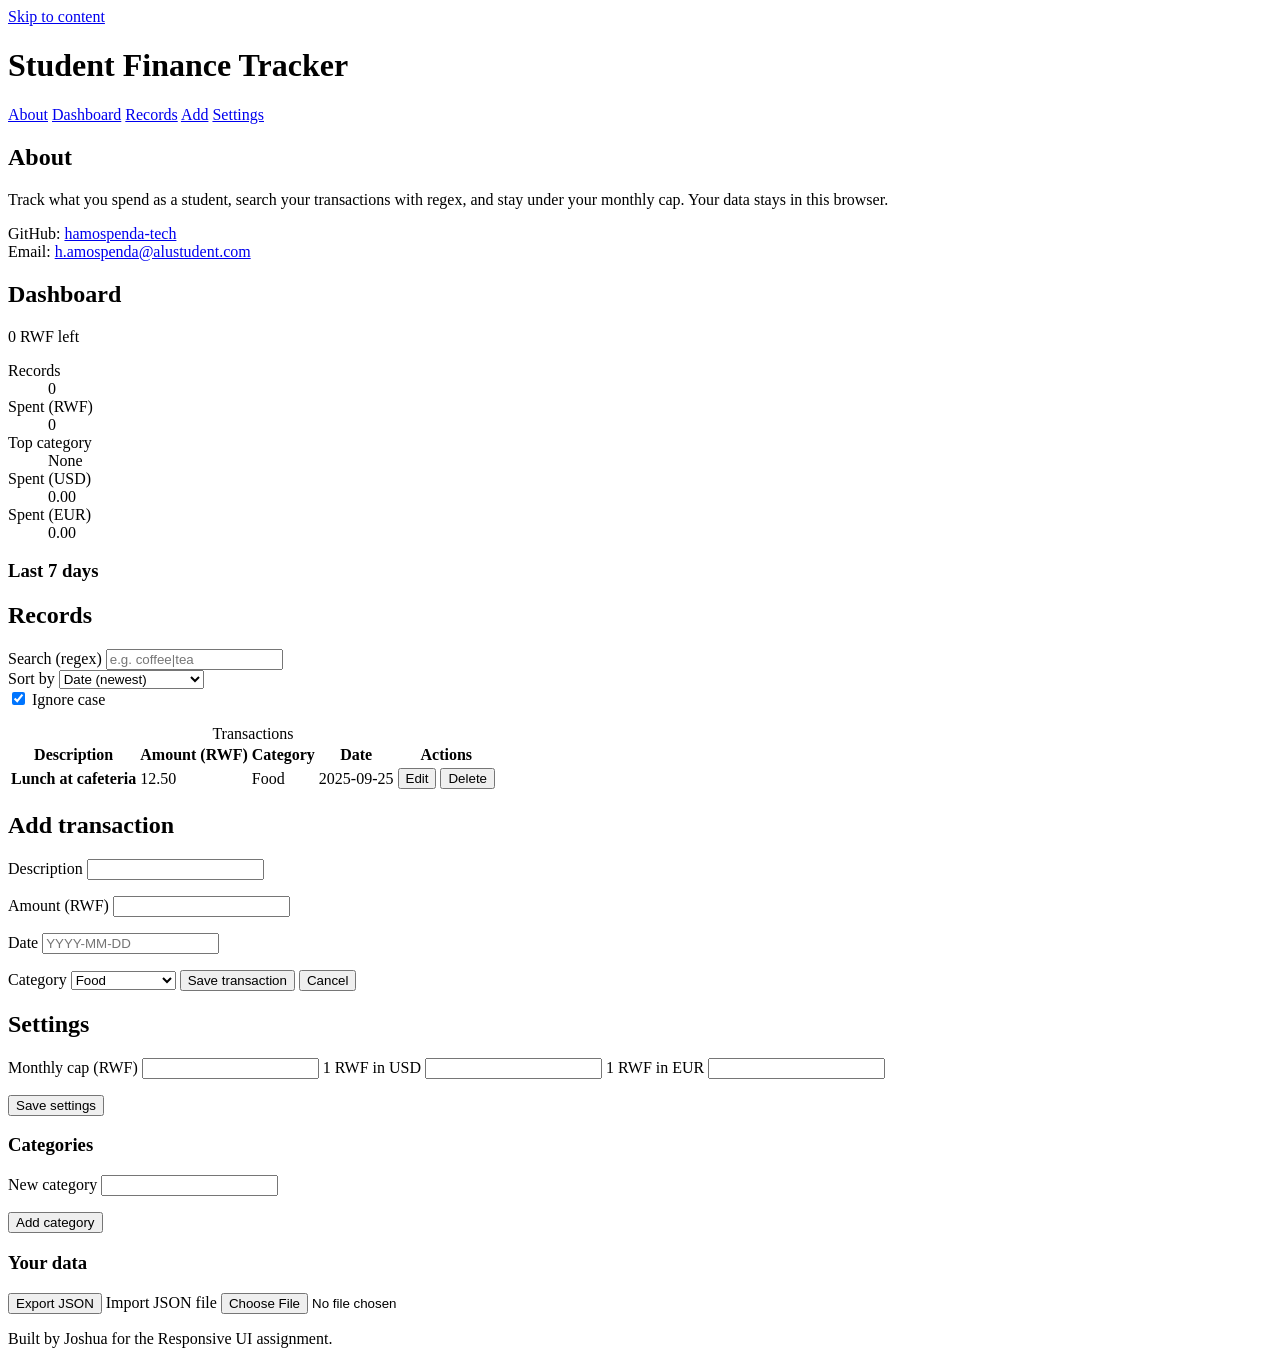
==== index.html @ 042ea75b "Add files via upload feat: M2 semantic HTML and mobile-first base CSS" ====
<!DOCTYPE html>
<html lang="en">
<head>
  <meta charset="UTF-8">
  <meta name="viewport" content="width=device-width, initial-scale=1">
  <title>Student Finance Tracker</title>
  <link rel="stylesheet" href="styles/main.css">
</head>
<body>
  <a class="skip-link" href="#main">Skip to content</a>

  <header>
    <h1>Student Finance Tracker</h1>
    <nav aria-label="Main">
      <a href="#about">About</a>
      <a href="#dashboard">Dashboard</a>
      <a href="#records">Records</a>
      <a href="#add">Add</a>
      <a href="#settings">Settings</a>
    </nav>
  </header>

  <main id="main" tabindex="-1">
    <section id="about" aria-labelledby="about-h">
      <h2 id="about-h">About</h2>
      <p>Track what you spend as a student, search your transactions with regex, and stay under your monthly cap. Your data stays in this browser.</p>
      <p>GitHub: <a href="https://github.com/hamospenda-tech">hamospenda-tech</a><br>
         Email: <a href="mailto:h.amospenda@alustudent.com">h.amospenda@alustudent.com</a></p>
    </section>

    <section id="dashboard" aria-labelledby="dashboard-h">
      <h2 id="dashboard-h">Dashboard</h2>
      <div class="cap" id="cap-box">
        <p class="cap-figure" id="cap-remaining">0 RWF left</p>
        <div class="meter" aria-hidden="true"><span id="cap-fill"></span></div>
        <p id="cap-status" role="status"></p>
        <p id="cap-alert" role="alert"></p>
      </div>
      <dl class="stats">
        <div><dt>Records</dt><dd id="stat-count">0</dd></div>
        <div><dt>Spent (RWF)</dt><dd id="stat-total">0</dd></div>
        <div><dt>Top category</dt><dd id="stat-top">None</dd></div>
        <div><dt>Spent (USD)</dt><dd id="stat-usd">0.00</dd></div>
        <div><dt>Spent (EUR)</dt><dd id="stat-eur">0.00</dd></div>
      </dl>
      <h3>Last 7 days</h3>
      <div class="trend" id="trend" role="img" aria-label="Spending over the last 7 days"></div>
    </section>

    <section id="records" aria-labelledby="records-h">
      <h2 id="records-h">Records</h2>
      <form class="toolbar" role="search" aria-label="Search and sort">
        <div>
          <label for="search">Search (regex)</label>
          <input id="search" placeholder="e.g. coffee|tea">
        </div>
        <div>
          <label for="sort">Sort by</label>
          <select id="sort">
            <option value="date-desc">Date (newest)</option>
            <option value="date-asc">Date (oldest)</option>
            <option value="description-asc">Description (A-Z)</option>
            <option value="description-desc">Description (Z-A)</option>
            <option value="amount-desc">Amount (high to low)</option>
            <option value="amount-asc">Amount (low to high)</option>
          </select>
        </div>
        <label><input type="checkbox" id="ci" checked> Ignore case</label>
      </form>
      <p id="search-status" role="status"></p>

      <table class="records-table">
        <caption class="sr-only">Transactions</caption>
        <thead>
          <tr>
            <th scope="col">Description</th>
            <th scope="col">Amount (RWF)</th>
            <th scope="col">Category</th>
            <th scope="col">Date</th>
            <th scope="col">Actions</th>
          </tr>
        </thead>
        <tbody id="records-body">
          <!-- Sample row to check the layout. The JavaScript replaces it in M4. -->
          <tr>
            <th scope="row" data-label="Description">Lunch at cafeteria</th>
            <td data-label="Amount (RWF)">12.50</td>
            <td data-label="Category">Food</td>
            <td data-label="Date">2025-09-25</td>
            <td data-label="Actions">
              <button type="button">Edit</button>
              <button type="button" class="danger">Delete</button>
            </td>
          </tr>
        </tbody>
      </table>
    </section>

    <section id="add" aria-labelledby="add-h">
      <h2 id="add-h">Add transaction</h2>
      <form id="record-form" novalidate>
        <input type="hidden" id="record-id">

        <label for="description">Description</label>
        <input id="description" aria-describedby="description-error">
        <p class="error" id="description-error" role="status"></p>

        <label for="amount">Amount (RWF)</label>
        <input id="amount" aria-describedby="amount-error">
        <p class="error" id="amount-error" role="status"></p>

        <label for="date">Date</label>
        <input id="date" placeholder="YYYY-MM-DD" aria-describedby="date-error">
        <p class="error" id="date-error" role="status"></p>

        <label for="category">Category</label>
        <select id="category">
          <option>Food</option>
          <option>Books</option>
          <option>Transport</option>
          <option>Entertainment</option>
          <option>Fees</option>
          <option>Other</option>
        </select>

        <button type="submit">Save transaction</button>
        <button type="button" id="cancel-btn">Cancel</button>
      </form>
    </section>

    <section id="settings" aria-labelledby="settings-h">
      <h2 id="settings-h">Settings</h2>
      <form id="settings-form" novalidate>
        <label for="cap-input">Monthly cap (RWF)</label>
        <input id="cap-input" aria-describedby="settings-error">

        <label for="rate-usd">1 RWF in USD</label>
        <input id="rate-usd" aria-describedby="settings-error">

        <label for="rate-eur">1 RWF in EUR</label>
        <input id="rate-eur" aria-describedby="settings-error">

        <p class="error" id="settings-error" role="status"></p>
        <button type="submit">Save settings</button>
      </form>

      <h3>Categories</h3>
      <ul id="category-list"></ul>
      <form id="category-form" novalidate>
        <label for="new-category">New category</label>
        <input id="new-category" aria-describedby="category-error">
        <p class="error" id="category-error" role="status"></p>
        <button type="submit">Add category</button>
      </form>

      <h3>Your data</h3>
      <button type="button" id="export-btn">Export JSON</button>
      <label for="import-file">Import JSON file</label>
      <input type="file" id="import-file" accept=".json">
    </section>
  </main>

  <footer>
    <p>Built by Joshua for the Responsive UI assignment.</p>
  </footer>

  <p class="status" id="status" role="status"></p>
  <script type="module" src="scripts/main.js"></script>
</body>
</html>
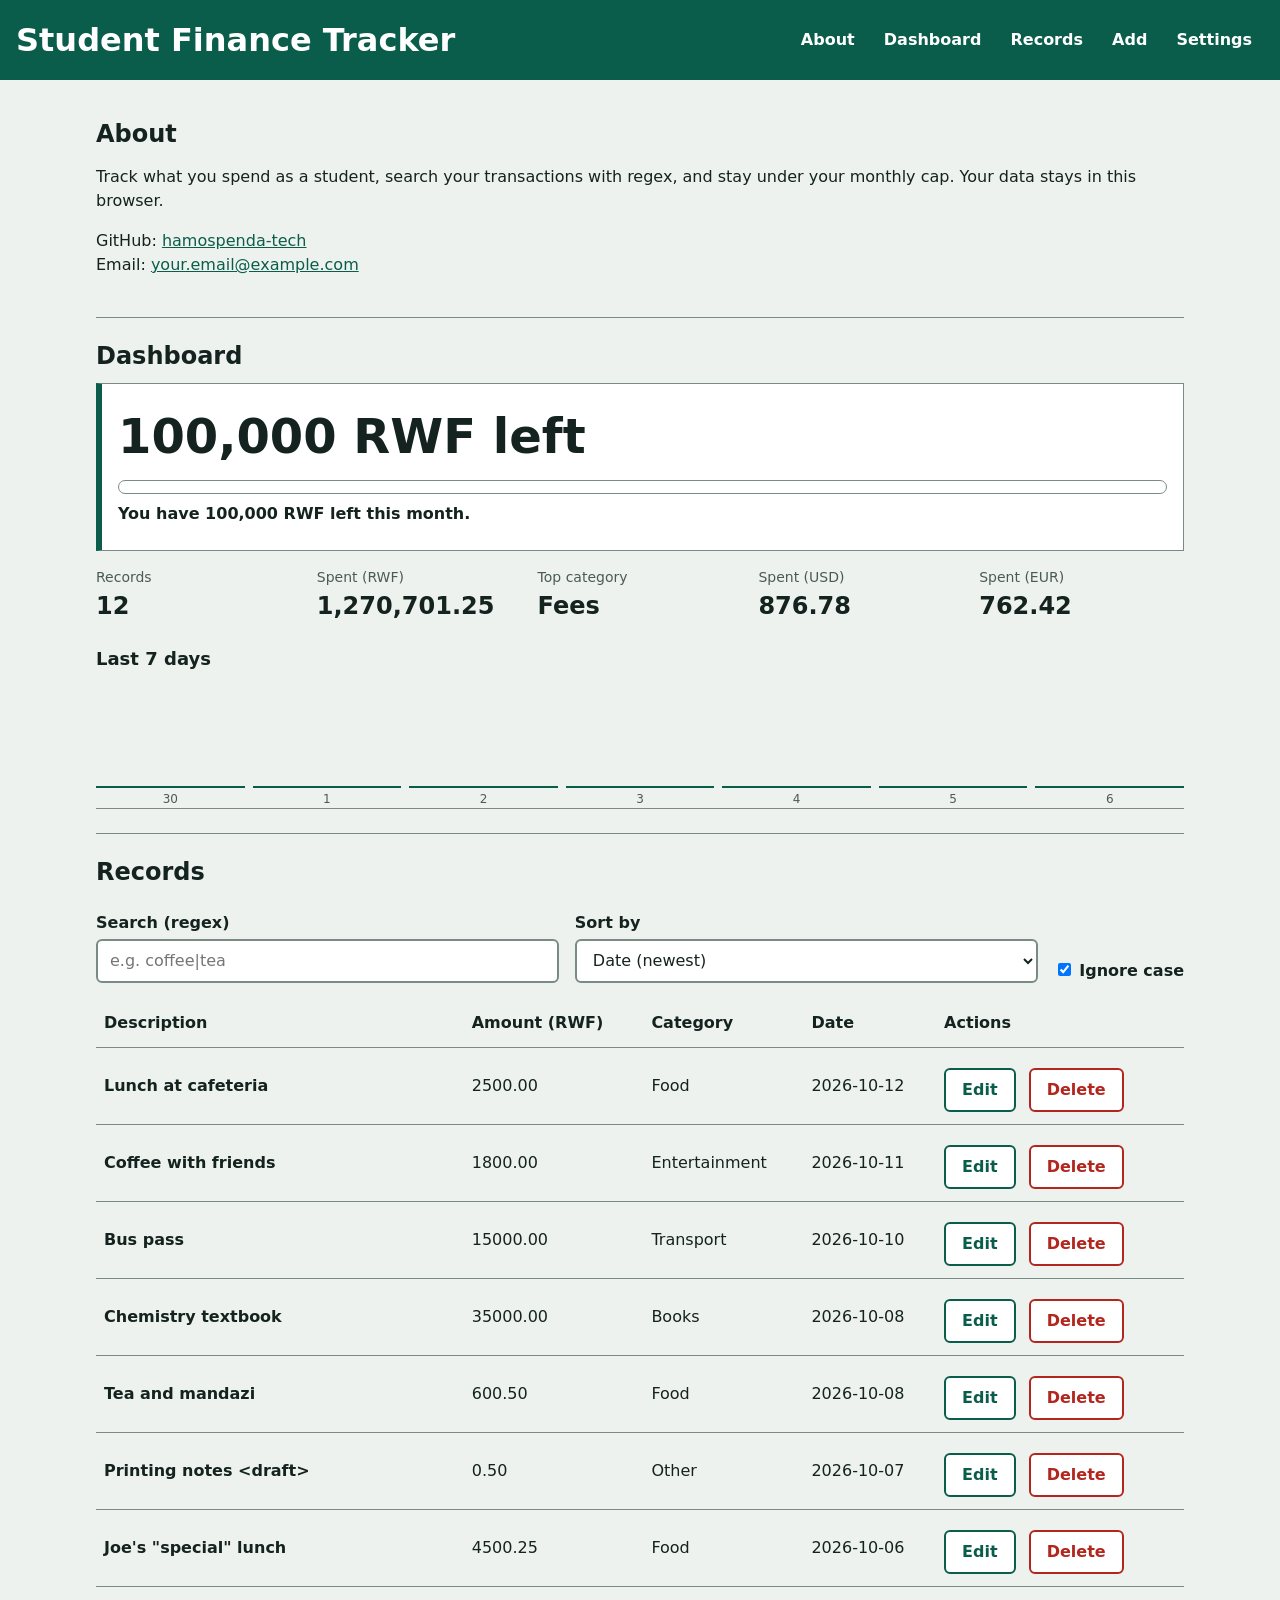
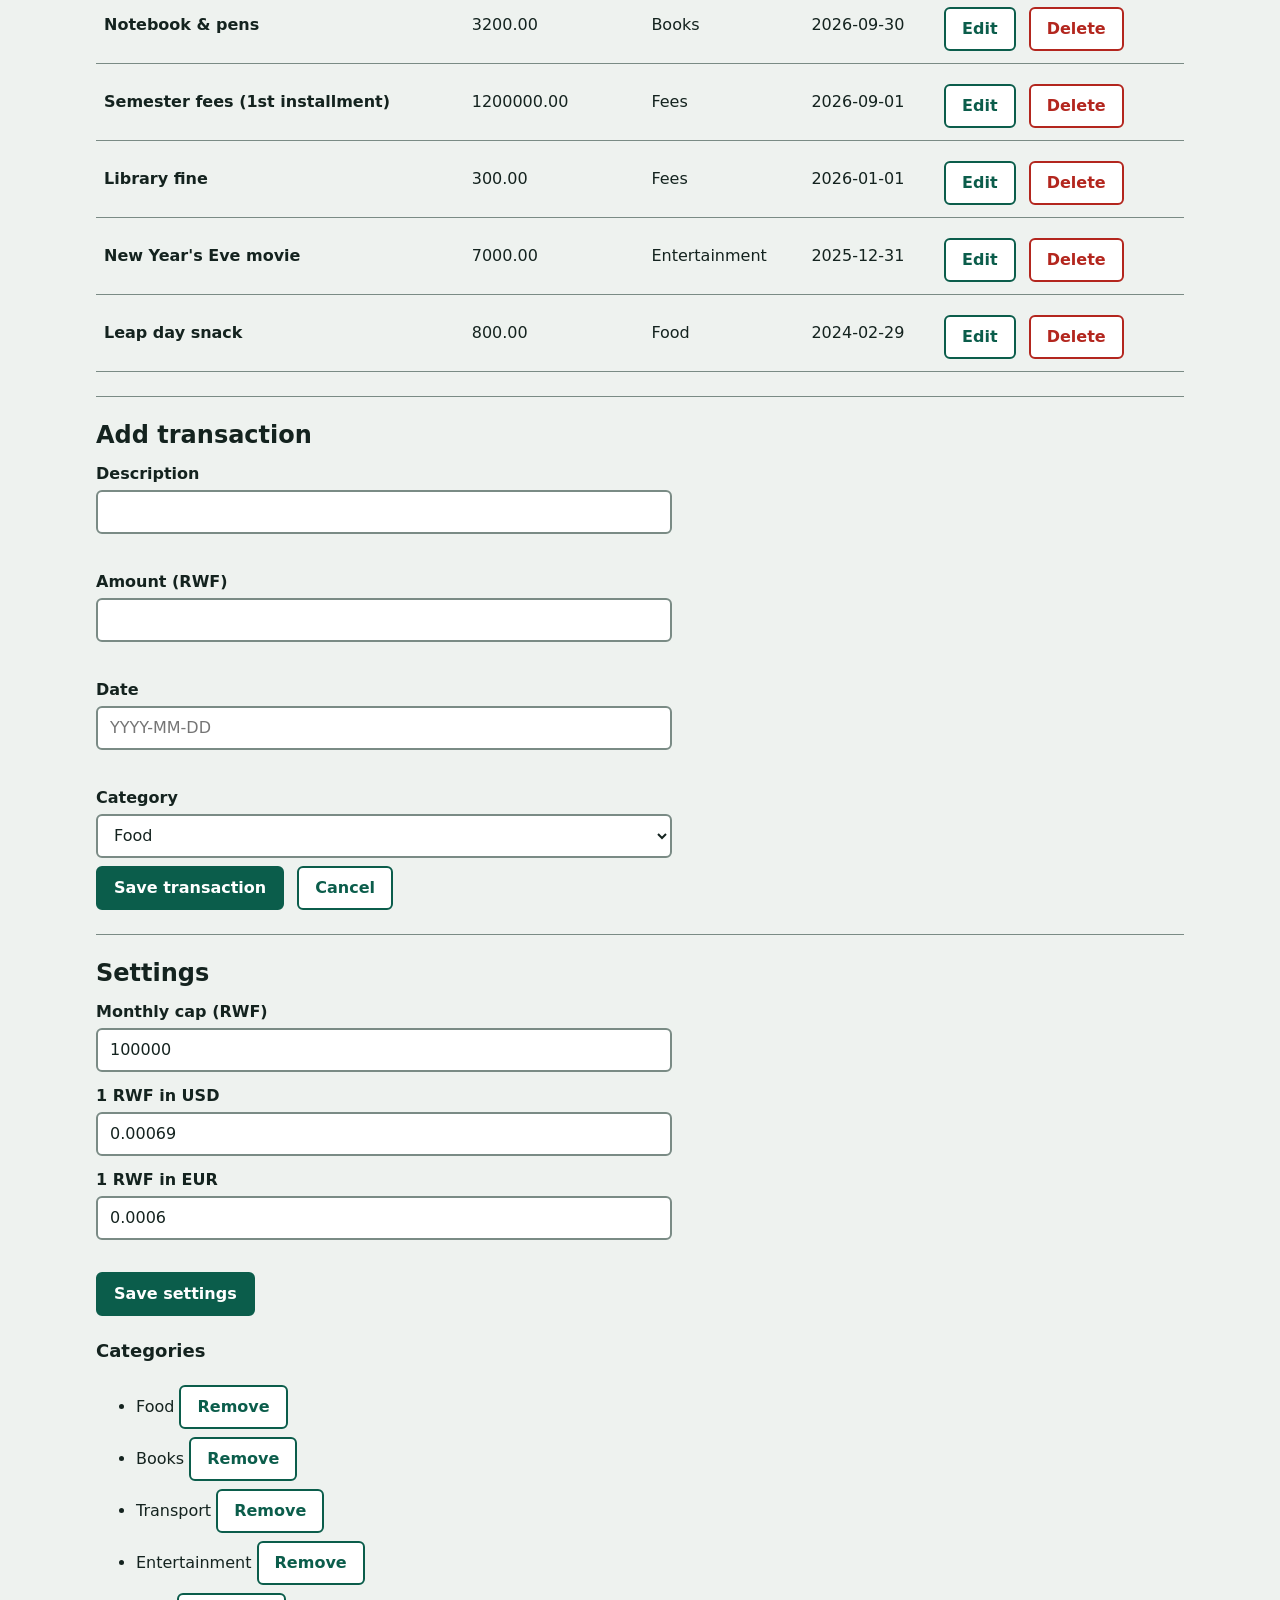
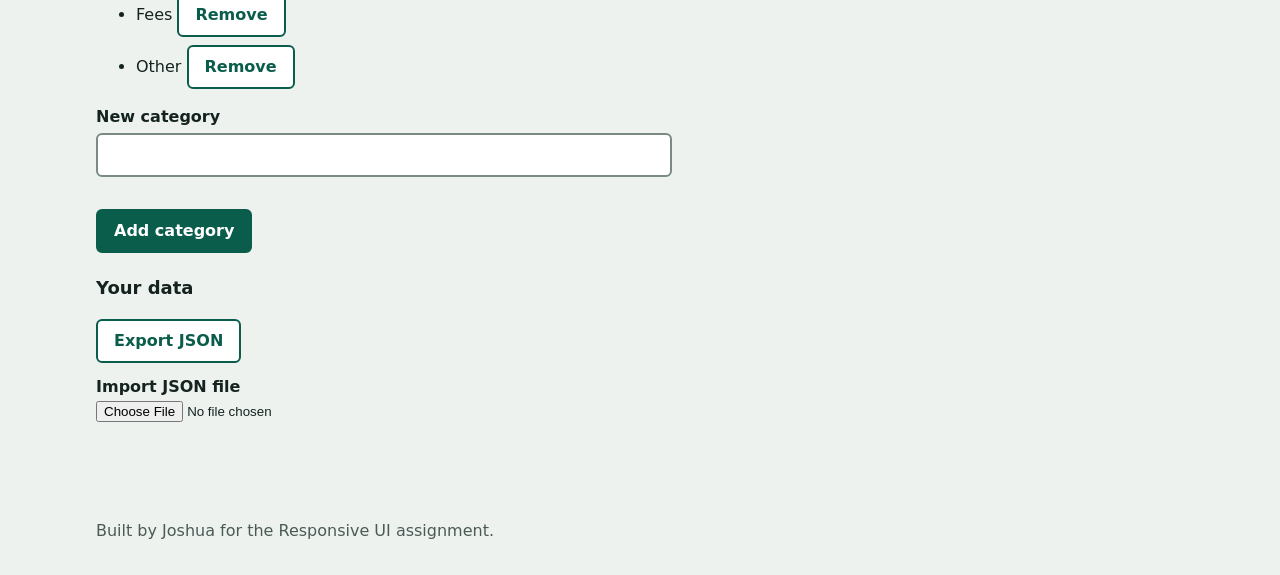
==== commit dcb973ee: "M6 categories, JSON import/export with validation" ====
--- a/index.html
+++ b/index.html
@@ -25,7 +25,7 @@
       <h2 id="about-h">About</h2>
       <p>Track what you spend as a student, search your transactions with regex, and stay under your monthly cap. Your data stays in this browser.</p>
       <p>GitHub: <a href="https://github.com/hamospenda-tech">hamospenda-tech</a><br>
-         Email: <a href="mailto:h.amospenda@alustudent.com">h.amospenda@alustudent.com</a></p>
+         Email: <a href="mailto:your.email@example.com">your.email@example.com</a></p>
     </section>
 
     <section id="dashboard" aria-labelledby="dashboard-h">
@@ -114,14 +114,7 @@
         <p class="error" id="date-error" role="status"></p>
 
         <label for="category">Category</label>
-        <select id="category">
-          <option>Food</option>
-          <option>Books</option>
-          <option>Transport</option>
-          <option>Entertainment</option>
-          <option>Fees</option>
-          <option>Other</option>
-        </select>
+        <select id="category"></select>
 
         <button type="submit">Save transaction</button>
         <button type="button" id="cancel-btn">Cancel</button>
@@ -156,7 +149,8 @@
       <h3>Your data</h3>
       <button type="button" id="export-btn">Export JSON</button>
       <label for="import-file">Import JSON file</label>
-      <input type="file" id="import-file" accept=".json">
+      <input type="file" id="import-file" accept=".json" aria-describedby="import-error">
+      <p class="error" id="import-error" role="status"></p>
     </section>
   </main>
 
--- a/styles/main.css
+++ b/styles/main.css
@@ -0,0 +1,156 @@
+/* Student Finance Tracker: base styles. Mobile-first, breakpoints at 768px and 1024px. */
+
+:root {
+  --bg: #eef2ef;
+  --ink: #14231f;
+  --muted: #4a5b56;
+  --line: #7a8b85;
+  --primary: #0b5d4b;
+  --danger: #b3261e;
+  --mark: #ffe08a;
+}
+
+* { box-sizing: border-box; }
+[hidden] { display: none !important; }
+
+body {
+  margin: 0;
+  font: 1rem/1.5 "Segoe UI", system-ui, Arial, sans-serif;
+  color: var(--ink);
+  background: var(--bg);
+}
+
+h1, h2, h3 { line-height: 1.2; margin: 0 0 0.75rem; }
+h3 { font-size: 1.125rem; margin-top: 1.5rem; }
+a { color: var(--primary); }
+
+/* Accessibility */
+.sr-only {
+  position: absolute;
+  width: 1px;
+  height: 1px;
+  overflow: hidden;
+  clip: rect(0 0 0 0);
+}
+
+.skip-link {
+  position: absolute;
+  left: 0.5rem;
+  top: -4rem;
+  padding: 0.75rem 1rem;
+  background: #fff;
+  color: var(--ink);
+  font-weight: 600;
+}
+
+.skip-link:focus { top: 0.5rem; }
+:focus-visible { outline: 3px solid #0b3d91; outline-offset: 2px; }
+header :focus-visible { outline-color: #fff; }
+main:focus { outline: none; }
+
+/* Layout */
+header { padding: 1rem; background: var(--primary); color: #fff; }
+header h1 { font-size: 1.5rem; margin-bottom: 0.5rem; }
+nav a { display: inline-block; padding: 0.75rem; color: #fff; font-weight: 600; text-decoration: none; }
+nav a:hover { text-decoration: underline; }
+
+main, footer { max-width: 72rem; margin: 0 auto; padding: 1rem; }
+section { padding-block: 1.5rem; border-top: 1px solid var(--line); }
+section:first-child { border-top: 0; }
+footer { color: var(--muted); }
+
+/* Forms and buttons */
+label { display: block; margin-top: 0.75rem; font-weight: 600; }
+
+input:not([type="checkbox"]):not([type="file"]), select {
+  display: block;
+  width: 100%;
+  min-height: 44px;
+  margin-top: 0.25rem;
+  padding: 0.5rem 0.75rem;
+  font: inherit;
+  color: inherit;
+  background: #fff;
+  border: 2px solid var(--line);
+  border-radius: 6px;
+}
+
+input[aria-invalid="true"] { border-color: var(--danger); }
+.error { min-height: 1.25rem; margin: 0.25rem 0 0; color: var(--danger); font-size: 0.875rem; font-weight: 600; }
+
+button {
+  min-height: 44px;
+  margin: 0.5rem 0.5rem 0 0;
+  padding: 0 1rem;
+  font: inherit;
+  font-weight: 600;
+  color: var(--primary);
+  background: #fff;
+  border: 2px solid var(--primary);
+  border-radius: 6px;
+  cursor: pointer;
+}
+
+button[type="submit"] { background: var(--primary); color: #fff; }
+button.danger { color: var(--danger); border-color: var(--danger); }
+
+/* Dashboard */
+.cap { padding: 1rem; margin-bottom: 1rem; background: #fff; border: 1px solid var(--line); border-left: 6px solid var(--primary); }
+.cap-figure { margin: 0 0 0.5rem; font-size: 2.25rem; font-weight: 700; }
+.cap p:not(.cap-figure) { margin: 0.5rem 0 0; font-weight: 600; }
+#cap-alert { color: var(--danger); }
+
+.meter { height: 14px; overflow: hidden; background: #fff; border: 1px solid var(--line); border-radius: 99px; }
+.meter span { display: block; width: 0; height: 100%; background: var(--primary); transition: width 0.4s; }
+.cap.over { border-left-color: var(--danger); }
+.cap.over .meter span { background: var(--danger); }
+
+.stats { display: grid; grid-template-columns: repeat(auto-fit, minmax(9rem, 1fr)); gap: 1rem; }
+.stats dt { color: var(--muted); font-size: 0.875rem; }
+.stats dd { margin: 0; font-size: 1.5rem; font-weight: 600; }
+
+.trend { display: flex; align-items: flex-end; gap: 0.5rem; height: 8rem; padding-bottom: 1.25rem; border-bottom: 1px solid var(--line); }
+.trend div { position: relative; flex: 1; min-height: 2px; background: var(--primary); transition: height 0.4s; }
+.trend div::after { content: attr(data-day); position: absolute; top: 100%; left: 0; right: 0; margin-top: 2px; font-size: 0.75rem; text-align: center; color: var(--muted); }
+
+/* Records */
+.toolbar { display: flex; flex-wrap: wrap; gap: 0 1rem; align-items: end; }
+.toolbar > div { flex: 1 1 12rem; }
+mark { background: var(--mark); color: var(--ink); }
+
+/* Table: stacked cards on mobile */
+.records-table thead { display: none; }
+.records-table, .records-table tbody, .records-table tr { display: block; }
+.records-table tr { margin-bottom: 0.75rem; padding: 0.5rem 0.75rem; background: #fff; border: 1px solid var(--line); border-radius: 6px; }
+.records-table th, .records-table td { display: flex; justify-content: space-between; align-items: center; gap: 1rem; padding: 0.35rem 0; text-align: left; }
+.records-table [data-label]::before { content: attr(data-label); font-weight: 600; color: var(--muted); }
+
+/* Status message bar */
+.status { position: fixed; left: 0; right: 0; bottom: 0; margin: 0; padding: 0.75rem 1rem; background: var(--ink); color: #fff; }
+.status:empty { display: none; }
+
+@media (prefers-reduced-motion: reduce) {
+  * { transition: none !important; }
+}
+
+/* 768px and up: header on one row, real table */
+@media (min-width: 768px) {
+  header { display: flex; align-items: center; justify-content: space-between; }
+  header h1 { margin: 0; }
+  form { max-width: 36rem; }
+  .toolbar { max-width: none; }
+
+  .records-table { display: table; width: 100%; border-collapse: collapse; }
+  .records-table thead { display: table-header-group; }
+  .records-table tbody { display: table-row-group; }
+  .records-table tr { display: table-row; margin: 0; padding: 0; background: none; border: 0; border-bottom: 1px solid var(--line); border-radius: 0; }
+  .records-table th, .records-table td { display: table-cell; padding: 0.75rem 0.5rem; }
+  .records-table [data-label]::before { content: none; }
+}
+
+/* 1024px and up: roomier layout */
+@media (min-width: 1024px) {
+  header h1 { font-size: 2rem; }
+  main, footer { padding-inline: 2rem; }
+  .cap-figure { font-size: 3rem; }
+}
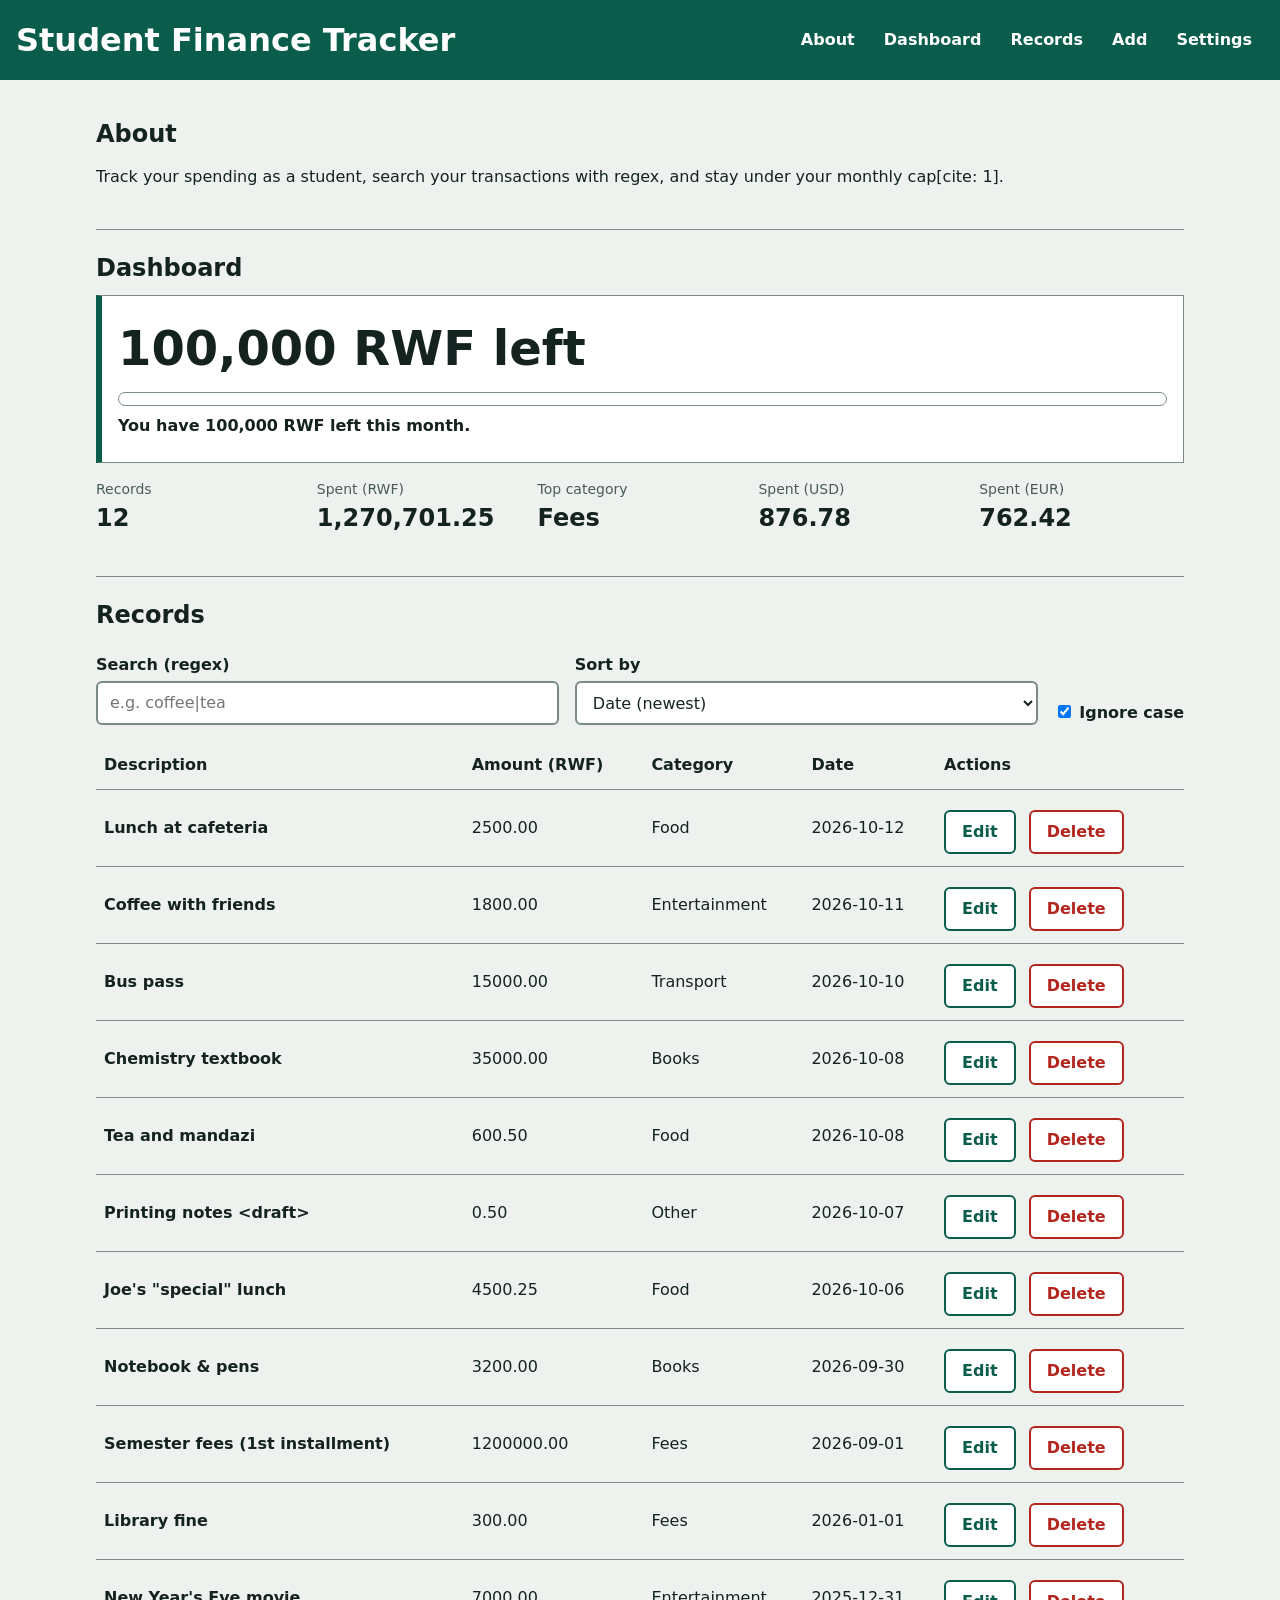
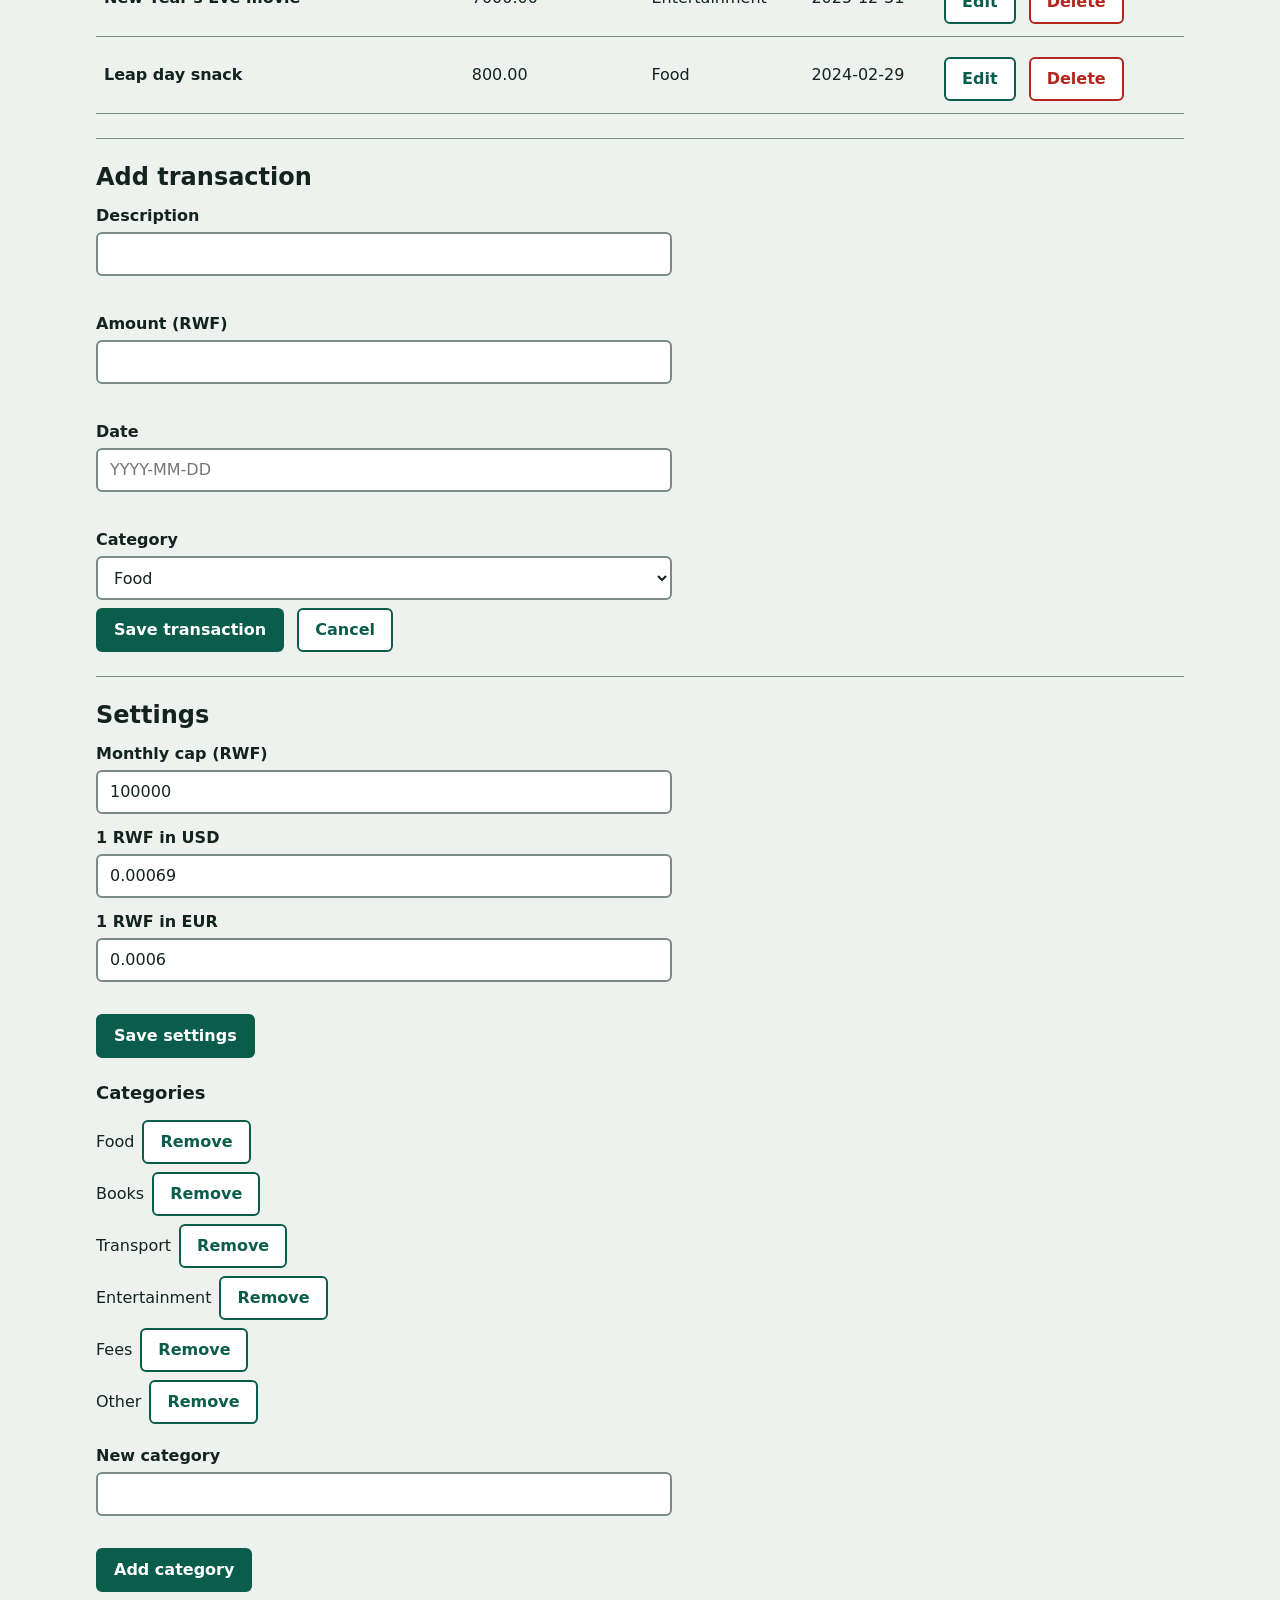
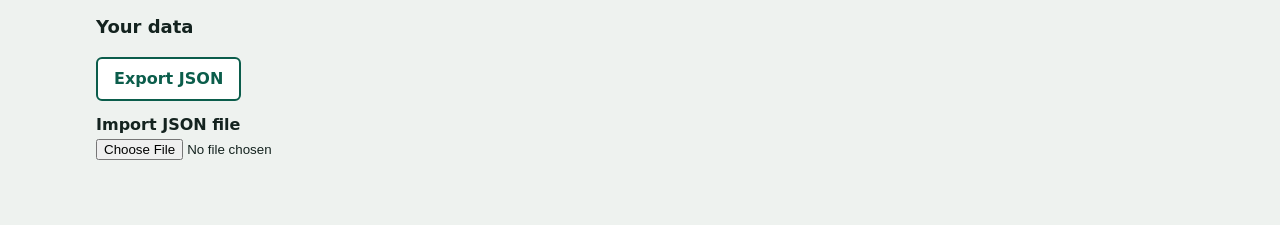
==== commit 2db7a8cd: "Updated index.html to fit AI restrictions" ====
--- a/index.html
+++ b/index.html
@@ -1,164 +1,137 @@
-<!DOCTYPE html>
-<html lang="en">
-<head>
-  <meta charset="UTF-8">
-  <meta name="viewport" content="width=device-width, initial-scale=1">
-  <title>Student Finance Tracker</title>
-  <link rel="stylesheet" href="styles/main.css">
-</head>
-<body>
-  <a class="skip-link" href="#main">Skip to content</a>
-
-  <header>
-    <h1>Student Finance Tracker</h1>
-    <nav aria-label="Main">
-      <a href="#about">About</a>
-      <a href="#dashboard">Dashboard</a>
-      <a href="#records">Records</a>
-      <a href="#add">Add</a>
-      <a href="#settings">Settings</a>
-    </nav>
-  </header>
-
-  <main id="main" tabindex="-1">
-    <section id="about" aria-labelledby="about-h">
-      <h2 id="about-h">About</h2>
-      <p>Track what you spend as a student, search your transactions with regex, and stay under your monthly cap. Your data stays in this browser.</p>
-      <p>GitHub: <a href="https://github.com/hamospenda-tech">hamospenda-tech</a><br>
-         Email: <a href="mailto:your.email@example.com">your.email@example.com</a></p>
-    </section>
-
-    <section id="dashboard" aria-labelledby="dashboard-h">
-      <h2 id="dashboard-h">Dashboard</h2>
-      <div class="cap" id="cap-box">
-        <p class="cap-figure" id="cap-remaining">0 RWF left</p>
-        <div class="meter" aria-hidden="true"><span id="cap-fill"></span></div>
-        <p id="cap-status" role="status"></p>
-        <p id="cap-alert" role="alert"></p>
-      </div>
-      <dl class="stats">
-        <div><dt>Records</dt><dd id="stat-count">0</dd></div>
-        <div><dt>Spent (RWF)</dt><dd id="stat-total">0</dd></div>
-        <div><dt>Top category</dt><dd id="stat-top">None</dd></div>
-        <div><dt>Spent (USD)</dt><dd id="stat-usd">0.00</dd></div>
-        <div><dt>Spent (EUR)</dt><dd id="stat-eur">0.00</dd></div>
-      </dl>
-      <h3>Last 7 days</h3>
-      <div class="trend" id="trend" role="img" aria-label="Spending over the last 7 days"></div>
-    </section>
-
-    <section id="records" aria-labelledby="records-h">
-      <h2 id="records-h">Records</h2>
-      <form class="toolbar" role="search" aria-label="Search and sort">
-        <div>
-          <label for="search">Search (regex)</label>
-          <input id="search" placeholder="e.g. coffee|tea">
-        </div>
-        <div>
-          <label for="sort">Sort by</label>
-          <select id="sort">
-            <option value="date-desc">Date (newest)</option>
-            <option value="date-asc">Date (oldest)</option>
-            <option value="description-asc">Description (A-Z)</option>
-            <option value="description-desc">Description (Z-A)</option>
-            <option value="amount-desc">Amount (high to low)</option>
-            <option value="amount-asc">Amount (low to high)</option>
-          </select>
-        </div>
-        <label><input type="checkbox" id="ci" checked> Ignore case</label>
-      </form>
-      <p id="search-status" role="status"></p>
-
-      <table class="records-table">
-        <caption class="sr-only">Transactions</caption>
-        <thead>
-          <tr>
-            <th scope="col">Description</th>
-            <th scope="col">Amount (RWF)</th>
-            <th scope="col">Category</th>
-            <th scope="col">Date</th>
-            <th scope="col">Actions</th>
-          </tr>
-        </thead>
-        <tbody id="records-body">
-          <!-- Sample row to check the layout. The JavaScript replaces it in M4. -->
-          <tr>
-            <th scope="row" data-label="Description">Lunch at cafeteria</th>
-            <td data-label="Amount (RWF)">12.50</td>
-            <td data-label="Category">Food</td>
-            <td data-label="Date">2025-09-25</td>
-            <td data-label="Actions">
-              <button type="button">Edit</button>
-              <button type="button" class="danger">Delete</button>
-            </td>
-          </tr>
-        </tbody>
-      </table>
-    </section>
-
-    <section id="add" aria-labelledby="add-h">
-      <h2 id="add-h">Add transaction</h2>
-      <form id="record-form" novalidate>
-        <input type="hidden" id="record-id">
-
-        <label for="description">Description</label>
-        <input id="description" aria-describedby="description-error">
-        <p class="error" id="description-error" role="status"></p>
-
-        <label for="amount">Amount (RWF)</label>
-        <input id="amount" aria-describedby="amount-error">
-        <p class="error" id="amount-error" role="status"></p>
-
-        <label for="date">Date</label>
-        <input id="date" placeholder="YYYY-MM-DD" aria-describedby="date-error">
-        <p class="error" id="date-error" role="status"></p>
-
-        <label for="category">Category</label>
-        <select id="category"></select>
-
-        <button type="submit">Save transaction</button>
-        <button type="button" id="cancel-btn">Cancel</button>
-      </form>
-    </section>
-
-    <section id="settings" aria-labelledby="settings-h">
-      <h2 id="settings-h">Settings</h2>
-      <form id="settings-form" novalidate>
-        <label for="cap-input">Monthly cap (RWF)</label>
-        <input id="cap-input" aria-describedby="settings-error">
-
-        <label for="rate-usd">1 RWF in USD</label>
-        <input id="rate-usd" aria-describedby="settings-error">
-
-        <label for="rate-eur">1 RWF in EUR</label>
-        <input id="rate-eur" aria-describedby="settings-error">
-
-        <p class="error" id="settings-error" role="status"></p>
-        <button type="submit">Save settings</button>
-      </form>
-
-      <h3>Categories</h3>
-      <ul id="category-list"></ul>
-      <form id="category-form" novalidate>
-        <label for="new-category">New category</label>
-        <input id="new-category" aria-describedby="category-error">
-        <p class="error" id="category-error" role="status"></p>
-        <button type="submit">Add category</button>
-      </form>
-
-      <h3>Your data</h3>
-      <button type="button" id="export-btn">Export JSON</button>
-      <label for="import-file">Import JSON file</label>
-      <input type="file" id="import-file" accept=".json" aria-describedby="import-error">
-      <p class="error" id="import-error" role="status"></p>
-    </section>
-  </main>
-
-  <footer>
-    <p>Built by Joshua for the Responsive UI assignment.</p>
-  </footer>
-
-  <p class="status" id="status" role="status"></p>
-  <script type="module" src="scripts/main.js"></script>
-</body>
-</html>
+<!DOCTYPE html>
+<html lang="en">
+<head>
+    <meta charset="UTF-8">
+    <meta name="viewport" content="width=device-width,initial-scale=1">
+    <title>Student Finance Tracker</title>
+    <link rel="stylesheet" href="styles/main.css">
+</head>
+<body>
+    <header>
+        <h1>Student Finance Tracker</h1>
+        <nav>
+            <a href="#about">About</a>
+            <a href="#dashboard">Dashboard</a>
+            <a href="#records">Records</a>
+            <a href="#add">Add</a>
+            <a href="#settings">Settings</a>
+        </nav>
+    </header>
+    <main id="main">
+        <section id="about">
+            <h2>About</h2>
+            <p>Track your spending as a student, search your transactions with regex, and stay under your monthly cap[cite: 1].</p>
+        </section>
+        <section id="dashboard">
+            <h2>Dashboard</h2>
+            <div class="cap" id="cap-box">
+                <p class="cap-figure" id="cap-remaining">0 RWF left</p>
+                <div class="meter"><span id="cap-fill"></span></div>
+                <p id="cap-status"></p>
+                <p id="cap-alert"></p>
+            </div>
+            <dl class="stats">
+                <div><dt>Records</dt><dd id="stat-count">0</dd></div>
+                <div><dt>Spent (RWF)</dt><dd id="stat-total">0</dd></div>
+                <div><dt>Top category</dt><dd id="stat-top">None</dd></div>
+                <div><dt>Spent (USD)</dt><dd id="stat-usd">0.00</dd></div>
+                <div><dt>Spent (EUR)</dt><dd id="stat-eur">0.00</dd></div>
+            </dl>
+        </section>
+        <section id="records">
+            <h2>Records</h2>
+            <form class="toolbar">
+                <div>
+                    <label for="search">Search (regex)</label>
+                    <input id="search" placeholder="e.g. coffee|tea">
+                </div>
+                <div>
+                    <label for="sort">Sort by</label>
+                    <select id="sort">
+                        <option value="date-desc">Date (newest)</option>
+                        <option value="date-asc">Date (oldest)</option>
+                        <option value="description-asc">Description (A-Z)</option>
+                        <option value="description-desc">Description (Z-A)</option>
+                        <option value="amount-desc">Amount (high to low)</option>
+                        <option value="amount-asc">Amount (low to high)</option>
+                    </select>
+                </div>
+                <label><input type="checkbox" id="ci" checked> Ignore case</label>
+            </form>
+            <p id="search-status"></p>
+            <table class="records-table">
+                <thead>
+                    <tr>
+                        <th>Description</th>
+                        <th>Amount (RWF)</th>
+                        <th>Category</th>
+                        <th>Date</th>
+                        <th>Actions</th>
+                    </tr>
+                </thead>
+                <tbody id="records-body">
+                    <tr>
+                        <td data-label="Description">Lunch at cafeteria</td>
+                        <td data-label="Amount (RWF)">12.50</td>
+                        <td data-label="Category">Food</td>
+                        <td data-label="Date">2025-09-25</td>
+                        <td data-label="Actions">
+                            <button type="button">Edit</button>
+                            <button type="button" class="danger">Delete</button>
+                        </td>
+                    </tr>
+                </tbody>
+            </table>
+        </section>
+        <section id="add">
+            <h2>Add transaction</h2>
+            <form id="record-form">
+                <input type="hidden" id="record-id">
+                <label for="description">Description</label>
+                <input id="description">
+                <p class="error" id="description-error"></p>
+                <label for="amount">Amount (RWF)</label>
+                <input id="amount">
+                <p class="error" id="amount-error"></p>
+                <label for="date">Date</label>
+                <input id="date" placeholder="YYYY-MM-DD">
+                <p class="error" id="date-error"></p>
+                <label for="category">Category</label>
+                <select id="category"></select>
+                <button type="submit">Save transaction</button>
+                <button type="button" id="cancel-btn">Cancel</button>
+            </form>
+        </section>
+        <section id="settings">
+            <h2>Settings</h2>
+            <form id="settings-form">
+                <label for="cap-input">Monthly cap (RWF)</label>
+                <input id="cap-input">
+                <label for="rate-usd">1 RWF in USD</label>
+                <input id="rate-usd">
+                <label for="rate-eur">1 RWF in EUR</label>
+                <input id="rate-eur">
+                <p class="error" id="settings-error"></p>
+                <button type="submit">Save settings</button>
+            </form>
+            <h3>Categories</h3>
+            <ul id="category-list"></ul>
+            <form id="category-form">
+                <label for="new-category">New category</label>
+                <input id="new-category">
+                <p class="error" id="category-error"></p>
+                <button type="submit">Add category</button>
+            </form>
+            <h3>Your data</h3>
+            <button type="button" id="export-btn">Export JSON</button>
+            <label for="import-file">Import JSON file</label>
+            <input type="file" id="import-file" accept=".json">
+            <p class="error" id="import-error"></p>
+        </section>
+    </main>
+    <p class="status" id="status"></p>
+    <script type="module" src="scripts/main.js"></script>
+</body>
+</html>
+
+
--- a/styles/main.css
+++ b/styles/main.css
@@ -125,6 +125,10 @@
 .records-table th, .records-table td { display: flex; justify-content: space-between; align-items: center; gap: 1rem; padding: 0.35rem 0; text-align: left; }
 .records-table [data-label]::before { content: attr(data-label); font-weight: 600; color: var(--muted); }
 
+#category-list { margin: 0 0 1rem; padding: 0; list-style: none; }
+#category-list li { display: flex; align-items: center; gap: 0.5rem; }
+#category-list button { margin: 0.25rem 0; }
+
 /* Status message bar */
 .status { position: fixed; left: 0; right: 0; bottom: 0; margin: 0; padding: 0.75rem 1rem; background: var(--ink); color: #fff; }
 .status:empty { display: none; }
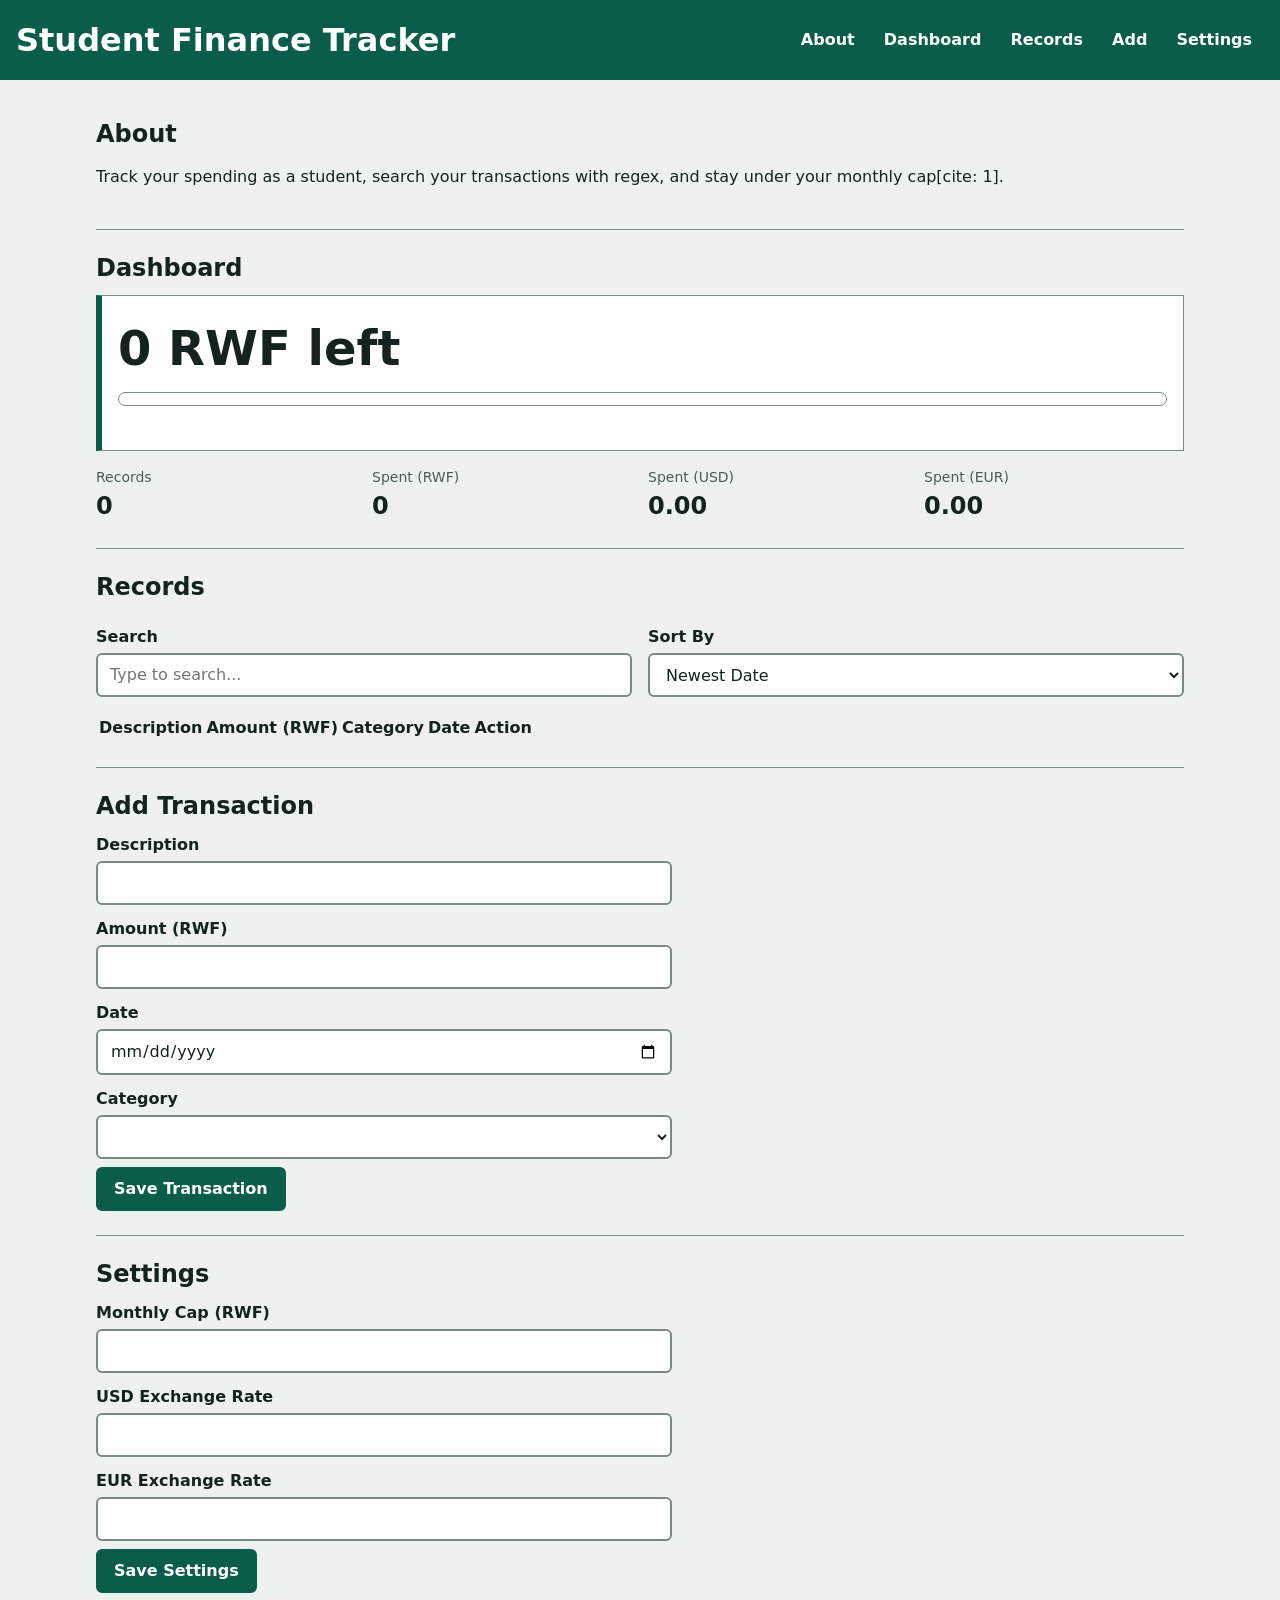
==== commit 4c8550c0: "Fixed bugs and errors in index.html" ====
--- a/index.html
+++ b/index.html
@@ -2,11 +2,12 @@
 <html lang="en">
 <head>
     <meta charset="UTF-8">
-    <meta name="viewport" content="width=device-width,initial-scale=1">
+    <meta name="viewport" content="width=device-width, initial-scale=1.0">
     <title>Student Finance Tracker</title>
     <link rel="stylesheet" href="styles/main.css">
 </head>
 <body>
+
     <header>
         <h1>Student Finance Tracker</h1>
         <nav>
@@ -17,121 +18,120 @@
             <a href="#settings">Settings</a>
         </nav>
     </header>
-    <main id="main">
+
+    <main>
         <section id="about">
             <h2>About</h2>
-            <p>Track your spending as a student, search your transactions with regex, and stay under your monthly cap[cite: 1].</p>
+        <p>Track your spending as a student, search your transactions with regex, and stay under your monthly cap[cite: 1].</p>
         </section>
-        <section id="dashboard">
-            <h2>Dashboard</h2>
-            <div class="cap" id="cap-box">
-                <p class="cap-figure" id="cap-remaining">0 RWF left</p>
-                <div class="meter"><span id="cap-fill"></span></div>
-                <p id="cap-status"></p>
-                <p id="cap-alert"></p>
-            </div>
-            <dl class="stats">
-                <div><dt>Records</dt><dd id="stat-count">0</dd></div>
-                <div><dt>Spent (RWF)</dt><dd id="stat-total">0</dd></div>
-                <div><dt>Top category</dt><dd id="stat-top">None</dd></div>
-                <div><dt>Spent (USD)</dt><dd id="stat-usd">0.00</dd></div>
-                <div><dt>Spent (EUR)</dt><dd id="stat-eur">0.00</dd></div>
-            </dl>
-        </section>
-        <section id="records">
-            <h2>Records</h2>
-            <form class="toolbar">
-                <div>
-                    <label for="search">Search (regex)</label>
-                    <input id="search" placeholder="e.g. coffee|tea">
-                </div>
-                <div>
-                    <label for="sort">Sort by</label>
-                    <select id="sort">
-                        <option value="date-desc">Date (newest)</option>
-                        <option value="date-asc">Date (oldest)</option>
-                        <option value="description-asc">Description (A-Z)</option>
-                        <option value="description-desc">Description (Z-A)</option>
-                        <option value="amount-desc">Amount (high to low)</option>
-                        <option value="amount-asc">Amount (low to high)</option>
-                    </select>
-                </div>
-                <label><input type="checkbox" id="ci" checked> Ignore case</label>
-            </form>
-            <p id="search-status"></p>
-            <table class="records-table">
-                <thead>
-                    <tr>
-                        <th>Description</th>
-                        <th>Amount (RWF)</th>
-                        <th>Category</th>
-                        <th>Date</th>
-                        <th>Actions</th>
-                    </tr>
-                </thead>
-                <tbody id="records-body">
-                    <tr>
-                        <td data-label="Description">Lunch at cafeteria</td>
-                        <td data-label="Amount (RWF)">12.50</td>
-                        <td data-label="Category">Food</td>
-                        <td data-label="Date">2025-09-25</td>
-                        <td data-label="Actions">
-                            <button type="button">Edit</button>
-                            <button type="button" class="danger">Delete</button>
-                        </td>
-                    </tr>
-                </tbody>
-            </table>
-        </section>
-        <section id="add">
-            <h2>Add transaction</h2>
-            <form id="record-form">
-                <input type="hidden" id="record-id">
-                <label for="description">Description</label>
-                <input id="description">
-                <p class="error" id="description-error"></p>
-                <label for="amount">Amount (RWF)</label>
-                <input id="amount">
-                <p class="error" id="amount-error"></p>
-                <label for="date">Date</label>
-                <input id="date" placeholder="YYYY-MM-DD">
-                <p class="error" id="date-error"></p>
-                <label for="category">Category</label>
-                <select id="category"></select>
-                <button type="submit">Save transaction</button>
-                <button type="button" id="cancel-btn">Cancel</button>
-            </form>
-        </section>
-        <section id="settings">
-            <h2>Settings</h2>
-            <form id="settings-form">
-                <label for="cap-input">Monthly cap (RWF)</label>
-                <input id="cap-input">
-                <label for="rate-usd">1 RWF in USD</label>
-                <input id="rate-usd">
-                <label for="rate-eur">1 RWF in EUR</label>
-                <input id="rate-eur">
-                <p class="error" id="settings-error"></p>
-                <button type="submit">Save settings</button>
-            </form>
-            <h3>Categories</h3>
-            <ul id="category-list"></ul>
-            <form id="category-form">
-                <label for="new-category">New category</label>
-                <input id="new-category">
-                <p class="error" id="category-error"></p>
-                <button type="submit">Add category</button>
-            </form>
-            <h3>Your data</h3>
-            <button type="button" id="export-btn">Export JSON</button>
-            <label for="import-file">Import JSON file</label>
-            <input type="file" id="import-file" accept=".json">
-            <p class="error" id="import-error"></p>
-        </section>
-    </main>
-    <p class="status" id="status"></p>
-    <script type="module" src="scripts/main.js"></script>
+    
+    <section id="dashboard">
+        <h2>Dashboard</h2>
+    
+    <div class="cap" id="cap-box">
+        <p class="cap-figure" id="cap-remaining">0 RWF left</p>
+    <div class="meter">
+        <span id="cap-fill"></span>
+    </div>
+<p id="cap-alert" class="error"></p>
+</div>
+
+<div class="stats">
+    <div>
+        <dt>Records</dt>
+    <dd id="stat-count">0</dd>
+    </div>
+<div>
+    <dt>Spent (RWF)</dt>
+<dd id="stat-total">0</dd>
+</div>
+<div>
+    <dt>Spent (USD)</dt>
+<dd id="stat-usd">0.00</dd>
+</div>
+<div>
+    <dt>Spent (EUR)</dt>
+<dd id="stat-eur">0.00</dd>
+</div>
+</div>
+</section>
+
+<section id="records">
+    <h2>Records</h2>
+
+<div class="toolbar">
+    <div>
+        <label for="search">Search</label>
+    <input type="text" id="search" placeholder="Type to search...">
+    </div>
+<div>
+    <label for="sort">Sort By</label>
+<select id="sort">
+    <option value="date-desc">Newest Date</option>
+<option value="date-asc">Oldest Date</option>
+<option value="amount-desc">Highest Amount</option>
+<option value="amount-asc">Lowest Amount</option>
+<option value="description-asc">Description (A-Z)</option>
+<option value="description-desc">Description (Z-A)</option>
+</select>
+</div>
+</div>
+<p id="search-status"></p>
+
+<table>
+    <thead>
+        <tr>
+            <th>Description</th>
+        <th>Amount (RWF)</th>
+    <th>Category</th>
+<th>Date</th>
+<th>Action</th>
+        </tr>
+    </thead>
+<tbody id="records-body">
+</tbody>
+</table>
+</section>
+
+<section id="add">
+    <h2>Add Transaction</h2>
+<form id="record-form">
+    <label for="description">Description</label>
+<input type="text" id="description" required>
+
+<label for="amount">Amount (RWF)</label>
+<input type="number" id="amount" step="any" required>
+
+<label for="date">Date</label>
+<input type="date" id="date" required>
+
+<label for="category">Category</label>
+<select id="category" required></select>
+
+<button type="submit">Save Transaction</button>
+</form>
+</section>
+
+<section id="settings">
+    <h2>Settings</h2>
+
+<form id="settings-form">
+    <label for="cap-input">Monthly Cap (RWF)</label>
+<input type="number" id="cap-input" required>
+
+<label for="rate-usd">USD Exchange Rate</label>
+<input type="number" id="rate-usd" step="any" required>
+
+<label for="rate-eur">EUR Exchange Rate</label>
+<input type="number" id="rate-eur" step="any" required>
+
+<button type="submit">Save Settings</button>
+</form>
+</section>
+</main>
+
+<p class="status" id="status"></p>
+
+<script type="module" src="scripts/main.js"></script>
 </body>
-</html>
-
-
+</html>
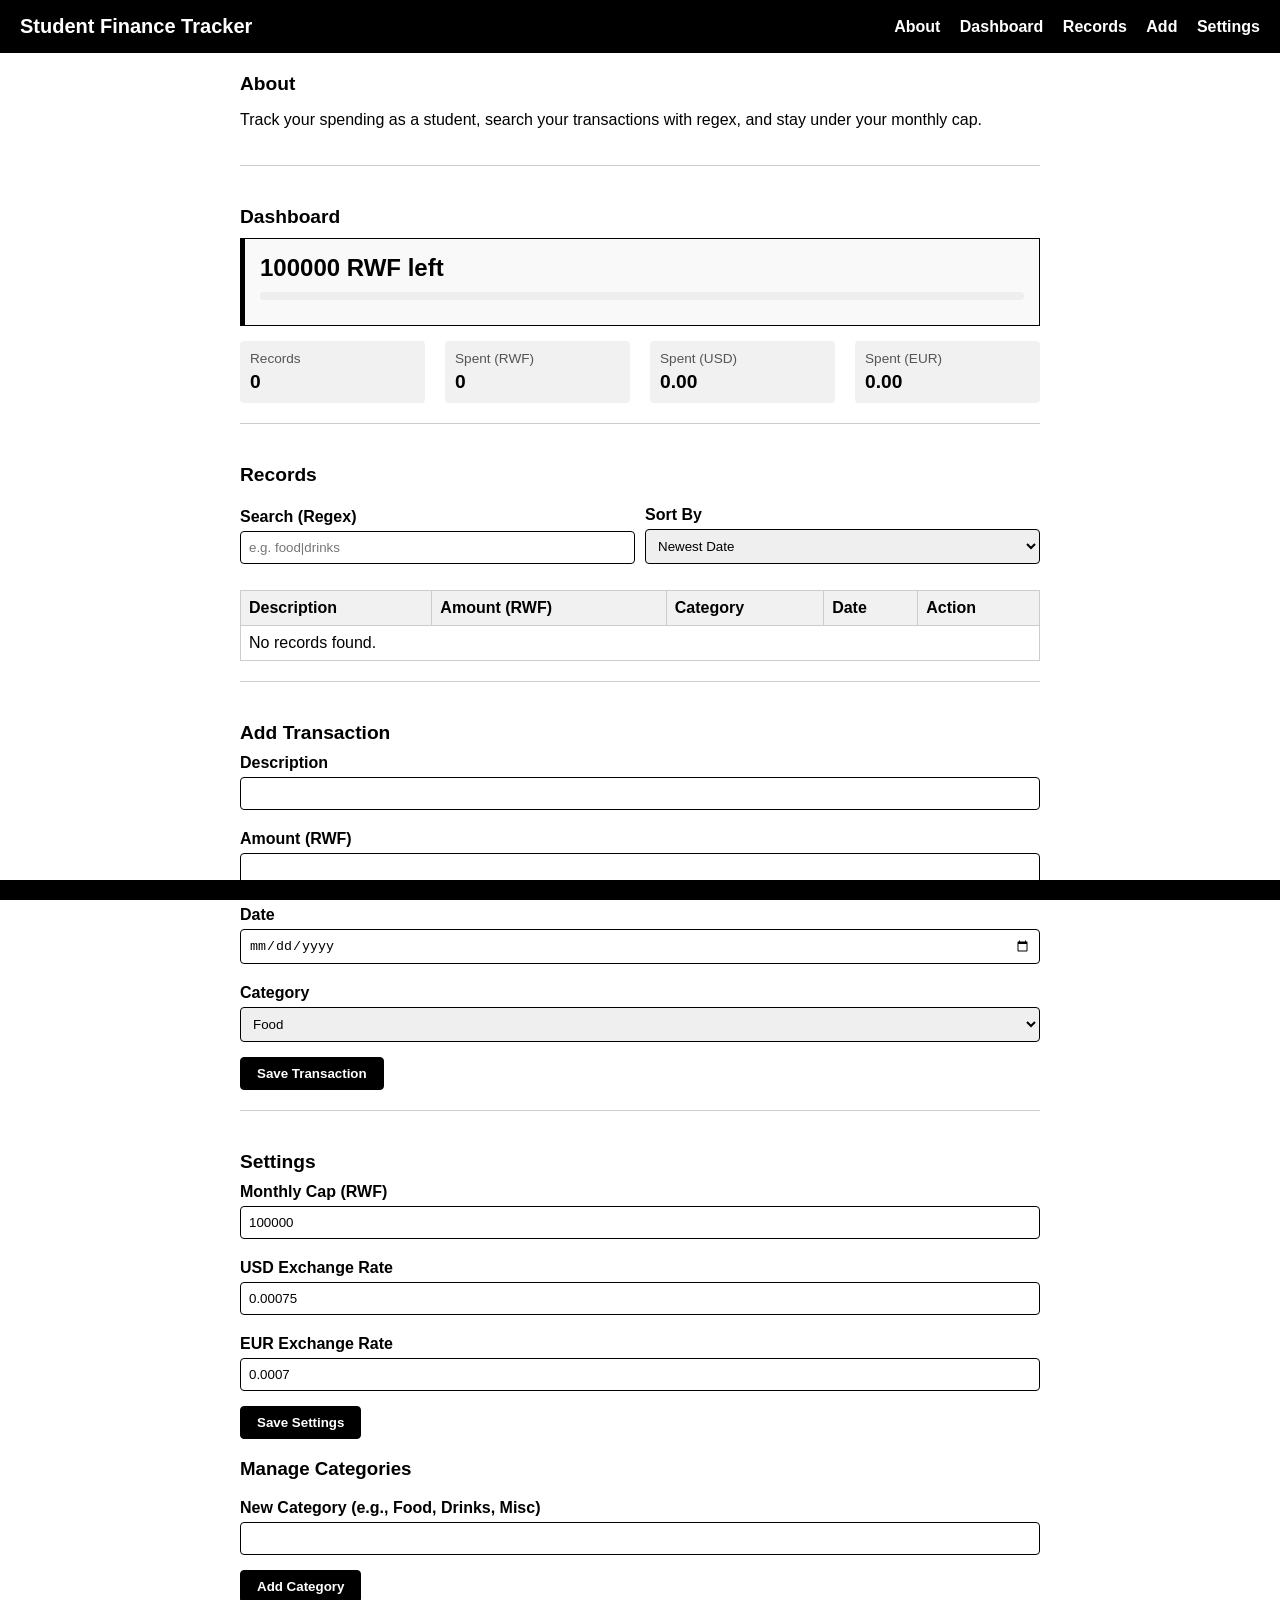
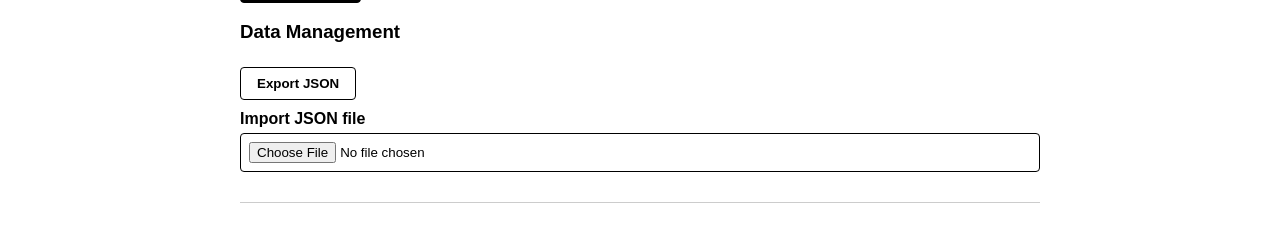
==== commit 799801aa: "final update for index.html for event handling" ====
--- a/index.html
+++ b/index.html
@@ -1,137 +1,151 @@
 <!DOCTYPE html>
 <html lang="en">
 <head>
-    <meta charset="UTF-8">
-    <meta name="viewport" content="width=device-width, initial-scale=1.0">
-    <title>Student Finance Tracker</title>
-    <link rel="stylesheet" href="styles/main.css">
+  <meta charset="UTF-8">
+  <meta name="viewport" content="width=device-width, initial-scale=1.0">
+  <title>Student Finance Tracker</title>
+  <link rel="stylesheet" href="styles/main.css">
 </head>
 <body>
 
-    <header>
-        <h1>Student Finance Tracker</h1>
-        <nav>
-            <a href="#about">About</a>
-            <a href="#dashboard">Dashboard</a>
-            <a href="#records">Records</a>
-            <a href="#add">Add</a>
-            <a href="#settings">Settings</a>
-        </nav>
-    </header>
+  <header>
+    <h1>Student Finance Tracker</h1>
+    <nav>
+      <a href="#about">About</a>
+      <a href="#dashboard">Dashboard</a>
+      <a href="#records">Records</a>
+      <a href="#add">Add</a>
+      <a href="#settings">Settings</a>
+    </nav>
+  </header>
 
-    <main>
-        <section id="about">
-            <h2>About</h2>
-        <p>Track your spending as a student, search your transactions with regex, and stay under your monthly cap[cite: 1].</p>
-        </section>
-    
+  <main>
+    <section id="about">
+      <h2>About</h2>
+      <p>Track your spending as a student, search your transactions with regex, and stay under your monthly cap.</p>
+    </section>
+
     <section id="dashboard">
-        <h2>Dashboard</h2>
-    
-    <div class="cap" id="cap-box">
+      <h2>Dashboard</h2>
+      
+      <div class="cap" id="cap-box">
         <p class="cap-figure" id="cap-remaining">0 RWF left</p>
-    <div class="meter">
-        <span id="cap-fill"></span>
-    </div>
-<p id="cap-alert" class="error"></p>
-</div>
+        <div class="meter">
+          <span id="cap-fill"></span>
+        </div>
+        <p id="cap-alert" class="error"></p>
+      </div>
 
-<div class="stats">
-    <div>
-        <dt>Records</dt>
-    <dd id="stat-count">0</dd>
-    </div>
-<div>
-    <dt>Spent (RWF)</dt>
-<dd id="stat-total">0</dd>
-</div>
-<div>
-    <dt>Spent (USD)</dt>
-<dd id="stat-usd">0.00</dd>
-</div>
-<div>
-    <dt>Spent (EUR)</dt>
-<dd id="stat-eur">0.00</dd>
-</div>
-</div>
-</section>
+      <div class="stats">
+        <div>
+          <dt>Records</dt>
+          <dd id="stat-count">0</dd>
+        </div>
+        <div>
+          <dt>Spent (RWF)</dt>
+          <dd id="stat-total">0</dd>
+        </div>
+        <div>
+          <dt>Spent (USD)</dt>
+          <dd id="stat-usd">0.00</dd>
+        </div>
+        <div>
+          <dt>Spent (EUR)</dt>
+          <dd id="stat-eur">0.00</dd>
+        </div>
+      </div>
+    </section>
 
-<section id="records">
-    <h2>Records</h2>
+    <section id="records">
+      <h2>Records</h2>
+      
+      <div class="toolbar">
+        <div>
+          <label for="search">Search (Regex)</label>
+          <input type="text" id="search" placeholder="e.g. food|drinks">
+        </div>
+        <div>
+          <label for="sort">Sort By</label>
+          <select id="sort">
+            <option value="date-desc">Newest Date</option>
+            <option value="date-asc">Oldest Date</option>
+            <option value="amount-desc">Highest Amount</option>
+            <option value="amount-asc">Lowest Amount</option>
+            <option value="description-asc">Description (A-Z)</option>
+            <option value="description-desc">Description (Z-A)</option>
+          </select>
+        </div>
+      </div>
+      <p id="search-status"></p>
 
-<div class="toolbar">
-    <div>
-        <label for="search">Search</label>
-    <input type="text" id="search" placeholder="Type to search...">
-    </div>
-<div>
-    <label for="sort">Sort By</label>
-<select id="sort">
-    <option value="date-desc">Newest Date</option>
-<option value="date-asc">Oldest Date</option>
-<option value="amount-desc">Highest Amount</option>
-<option value="amount-asc">Lowest Amount</option>
-<option value="description-asc">Description (A-Z)</option>
-<option value="description-desc">Description (Z-A)</option>
-</select>
-</div>
-</div>
-<p id="search-status"></p>
+      <table>
+        <thead>
+          <tr>
+            <th>Description</th>
+            <th>Amount (RWF)</th>
+            <th>Category</th>
+            <th>Date</th>
+            <th>Action</th>
+          </tr>
+        </thead>
+        <tbody id="records-body">
+        </tbody>
+      </table>
+    </section>
 
-<table>
-    <thead>
-        <tr>
-            <th>Description</th>
-        <th>Amount (RWF)</th>
-    <th>Category</th>
-<th>Date</th>
-<th>Action</th>
-        </tr>
-    </thead>
-<tbody id="records-body">
-</tbody>
-</table>
-</section>
+    <section id="add">
+      <h2>Add Transaction</h2>
+      <form id="record-form">
+        <label for="description">Description</label>
+        <input type="text" id="description" required>
 
-<section id="add">
-    <h2>Add Transaction</h2>
-<form id="record-form">
-    <label for="description">Description</label>
-<input type="text" id="description" required>
+        <label for="amount">Amount (RWF)</label>
+        <input type="number" id="amount" step="any" required>
 
-<label for="amount">Amount (RWF)</label>
-<input type="number" id="amount" step="any" required>
+        <label for="date">Date</label>
+        <input type="date" id="date" required>
 
-<label for="date">Date</label>
-<input type="date" id="date" required>
+        <label for="category">Category</label>
+        <select id="category" required></select>
 
-<label for="category">Category</label>
-<select id="category" required></select>
+        <button type="submit">Save Transaction</button>
+      </form>
+    </section>
 
-<button type="submit">Save Transaction</button>
-</form>
-</section>
+    <section id="settings">
+      <h2>Settings</h2>
+      
+      <form id="settings-form">
+        <label for="cap-input">Monthly Cap (RWF)</label>
+        <input type="number" id="cap-input" required>
 
-<section id="settings">
-    <h2>Settings</h2>
+        <label for="rate-usd">USD Exchange Rate</label>
+        <input type="number" id="rate-usd" step="any" required>
 
-<form id="settings-form">
-    <label for="cap-input">Monthly Cap (RWF)</label>
-<input type="number" id="cap-input" required>
+        <label for="rate-eur">EUR Exchange Rate</label>
+        <input type="number" id="rate-eur" step="any" required>
 
-<label for="rate-usd">USD Exchange Rate</label>
-<input type="number" id="rate-usd" step="any" required>
+        <button type="submit">Save Settings</button>
+      </form>
 
-<label for="rate-eur">EUR Exchange Rate</label>
-<input type="number" id="rate-eur" step="any" required>
+      <h3>Manage Categories</h3>
+      <ul id="category-list"></ul>
+      
+      <form id="category-form">
+        <label for="new-category">New Category (e.g., Food, Drinks, Misc)</label>
+        <input type="text" id="new-category" required>
+        <button type="submit">Add Category</button>
+      </form>
 
-<button type="submit">Save Settings</button>
-</form>
-</section>
-</main>
+      <h3>Data Management</h3>
+      <button type="button" id="export-btn">Export JSON</button>
+      <label for="import-file" style="margin-top:10px;">Import JSON file</label>
+      <input type="file" id="import-file" accept=".json">
+    </section>
+  </main>
 
-<p class="status" id="status"></p>
+  <p class="status" id="status"></p>
 
-<script type="module" src="scripts/main.js"></script>
+  <script type="module" src="scripts/main.js"></script>
 </body>
 </html>
--- a/styles/main.css
+++ b/styles/main.css
@@ -1,160 +1,196 @@
-/* Student Finance Tracker: base styles. Mobile-first, breakpoints at 768px and 1024px. */
-
-:root {
-  --bg: #eef2ef;
-  --ink: #14231f;
-  --muted: #4a5b56;
-  --line: #7a8b85;
-  --primary: #0b5d4b;
-  --danger: #b3261e;
-  --mark: #ffe08a;
-}
-
-* { box-sizing: border-box; }
-[hidden] { display: none !important; }
-
-body {
-  margin: 0;
-  font: 1rem/1.5 "Segoe UI", system-ui, Arial, sans-serif;
-  color: var(--ink);
-  background: var(--bg);
-}
-
-h1, h2, h3 { line-height: 1.2; margin: 0 0 0.75rem; }
-h3 { font-size: 1.125rem; margin-top: 1.5rem; }
-a { color: var(--primary); }
-
-/* Accessibility */
-.sr-only {
-  position: absolute;
-  width: 1px;
-  height: 1px;
-  overflow: hidden;
-  clip: rect(0 0 0 0);
-}
-
-.skip-link {
-  position: absolute;
-  left: 0.5rem;
-  top: -4rem;
-  padding: 0.75rem 1rem;
-  background: #fff;
-  color: var(--ink);
-  font-weight: 600;
-}
-
-.skip-link:focus { top: 0.5rem; }
-:focus-visible { outline: 3px solid #0b3d91; outline-offset: 2px; }
-header :focus-visible { outline-color: #fff; }
-main:focus { outline: none; }
-
-/* Layout */
-header { padding: 1rem; background: var(--primary); color: #fff; }
-header h1 { font-size: 1.5rem; margin-bottom: 0.5rem; }
-nav a { display: inline-block; padding: 0.75rem; color: #fff; font-weight: 600; text-decoration: none; }
-nav a:hover { text-decoration: underline; }
-
-main, footer { max-width: 72rem; margin: 0 auto; padding: 1rem; }
-section { padding-block: 1.5rem; border-top: 1px solid var(--line); }
-section:first-child { border-top: 0; }
-footer { color: var(--muted); }
-
-/* Forms and buttons */
-label { display: block; margin-top: 0.75rem; font-weight: 600; }
-
-input:not([type="checkbox"]):not([type="file"]), select {
-  display: block;
-  width: 100%;
-  min-height: 44px;
-  margin-top: 0.25rem;
-  padding: 0.5rem 0.75rem;
-  font: inherit;
-  color: inherit;
-  background: #fff;
-  border: 2px solid var(--line);
-  border-radius: 6px;
-}
-
-input[aria-invalid="true"] { border-color: var(--danger); }
-.error { min-height: 1.25rem; margin: 0.25rem 0 0; color: var(--danger); font-size: 0.875rem; font-weight: 600; }
-
-button {
-  min-height: 44px;
-  margin: 0.5rem 0.5rem 0 0;
-  padding: 0 1rem;
-  font: inherit;
-  font-weight: 600;
-  color: var(--primary);
-  background: #fff;
-  border: 2px solid var(--primary);
-  border-radius: 6px;
-  cursor: pointer;
-}
-
-button[type="submit"] { background: var(--primary); color: #fff; }
-button.danger { color: var(--danger); border-color: var(--danger); }
-
-/* Dashboard */
-.cap { padding: 1rem; margin-bottom: 1rem; background: #fff; border: 1px solid var(--line); border-left: 6px solid var(--primary); }
-.cap-figure { margin: 0 0 0.5rem; font-size: 2.25rem; font-weight: 700; }
-.cap p:not(.cap-figure) { margin: 0.5rem 0 0; font-weight: 600; }
-#cap-alert { color: var(--danger); }
-
-.meter { height: 14px; overflow: hidden; background: #fff; border: 1px solid var(--line); border-radius: 99px; }
-.meter span { display: block; width: 0; height: 100%; background: var(--primary); transition: width 0.4s; }
-.cap.over { border-left-color: var(--danger); }
-.cap.over .meter span { background: var(--danger); }
-
-.stats { display: grid; grid-template-columns: repeat(auto-fit, minmax(9rem, 1fr)); gap: 1rem; }
-.stats dt { color: var(--muted); font-size: 0.875rem; }
-.stats dd { margin: 0; font-size: 1.5rem; font-weight: 600; }
-
-.trend { display: flex; align-items: flex-end; gap: 0.5rem; height: 8rem; padding-bottom: 1.25rem; border-bottom: 1px solid var(--line); }
-.trend div { position: relative; flex: 1; min-height: 2px; background: var(--primary); transition: height 0.4s; }
-.trend div::after { content: attr(data-day); position: absolute; top: 100%; left: 0; right: 0; margin-top: 2px; font-size: 0.75rem; text-align: center; color: var(--muted); }
-
-/* Records */
-.toolbar { display: flex; flex-wrap: wrap; gap: 0 1rem; align-items: end; }
-.toolbar > div { flex: 1 1 12rem; }
-mark { background: var(--mark); color: var(--ink); }
-
-/* Table: stacked cards on mobile */
-.records-table thead { display: none; }
-.records-table, .records-table tbody, .records-table tr { display: block; }
-.records-table tr { margin-bottom: 0.75rem; padding: 0.5rem 0.75rem; background: #fff; border: 1px solid var(--line); border-radius: 6px; }
-.records-table th, .records-table td { display: flex; justify-content: space-between; align-items: center; gap: 1rem; padding: 0.35rem 0; text-align: left; }
-.records-table [data-label]::before { content: attr(data-label); font-weight: 600; color: var(--muted); }
-
-#category-list { margin: 0 0 1rem; padding: 0; list-style: none; }
-#category-list li { display: flex; align-items: center; gap: 0.5rem; }
-#category-list button { margin: 0.25rem 0; }
-
-/* Status message bar */
-.status { position: fixed; left: 0; right: 0; bottom: 0; margin: 0; padding: 0.75rem 1rem; background: var(--ink); color: #fff; }
-.status:empty { display: none; }
-
-@media (prefers-reduced-motion: reduce) {
-  * { transition: none !important; }
-}
-
-/* 768px and up: header on one row, real table */
-@media (min-width: 768px) {
-  header { display: flex; align-items: center; justify-content: space-between; }
-  header h1 { margin: 0; }
-  form { max-width: 36rem; }
-  .toolbar { max-width: none; }
-
-  .records-table { display: table; width: 100%; border-collapse: collapse; }
-  .records-table thead { display: table-header-group; }
-  .records-table tbody { display: table-row-group; }
-  .records-table tr { display: table-row; margin: 0; padding: 0; background: none; border: 0; border-bottom: 1px solid var(--line); border-radius: 0; }
-  .records-table th, .records-table td { display: table-cell; padding: 0.75rem 0.5rem; }
-  .records-table [data-label]::before { content: none; }
-}
-
-/* 1024px and up: roomier layout */
-@media (min-width: 1024px) {
-  header h1 { font-size: 2rem; }
-  main, footer { padding-inline: 2rem; }
-  .cap-figure { font-size: 3rem; }
-}
+/* Student Finance Tracker - Basic Styles */
+
+body {
+    font-family: Arial, sans-serif;
+    margin: 0;
+    padding: 0;
+    background-color: #ffffff;
+    color: #000000;
+}
+
+header {
+    background-color: #000000;
+    color: #ffffff;
+    padding: 15px 20px;
+    display: flex;
+    justify-content: space-between;
+    align-items: center;
+}
+
+header h1 {
+    margin: 0;
+    font-size: 1.25rem;
+}
+
+nav a {
+    color: #ffffff;
+    margin-left: 15px;
+    text-decoration: none;
+    font-weight: bold;
+}
+
+nav a:hover {
+    text-decoration: underline;
+}
+
+main {
+    max-width: 800px;
+    margin: 20px auto;
+    padding: 0 20px;
+}
+
+section {
+    margin-bottom: 40px;
+    padding-bottom: 20px;
+    border-bottom: 1px solid #cccccc;
+}
+
+h2 {
+    font-size: 1.2rem;
+    margin-bottom: 10px;
+}
+
+label {
+    display: block;
+    margin-top: 10px;
+    font-weight: bold;
+}
+
+input, select {
+    width: 100%;
+    padding: 8px;
+    margin-top: 5px;
+    margin-bottom: 10px;
+    border: 1px solid #000000;
+    border-radius: 4px;
+    box-sizing: border-box;
+}
+
+button {
+    padding: 8px 16px;
+    margin-top: 5px;
+    margin-right: 5px;
+    background-color: #ffffff;
+    color: #000000;
+    border: 1px solid #000000;
+    border-radius: 4px;
+    cursor: pointer;
+    font-weight: bold;
+}
+
+button[type="submit"] {
+    background-color: #000000;
+    color: #ffffff;
+}
+
+button.danger {
+    color: #b3261e;
+    border-color: #b3261e;
+}
+
+.cap {
+    padding: 15px;
+    border: 1px solid #000000;
+    border-left: 5px solid #000000;
+    margin-bottom: 15px;
+    background: #f9f9f9;
+}
+
+.cap.over {
+    border-left-color: #b3261e;
+}
+
+.cap-figure {
+    font-size: 1.5rem;
+    font-weight: bold;
+    margin: 0 0 10px 0;
+}
+
+.meter {
+    height: 8px;
+    background: #eee;
+    border-radius: 4px;
+    overflow: hidden;
+}
+
+.meter span {
+    display: block;
+    height: 100%;
+    background: #000000;
+    width: 0%;
+}
+
+.cap.over .meter span {
+    background: #b3261e;
+}
+
+.stats {
+    display: flex;
+    flex-wrap: wrap;
+    gap: 20px;
+}
+
+.stats div {
+    background: #f1f1f1;
+    padding: 10px;
+    border-radius: 4px;
+    flex: 1;
+    min-width: 120px;
+}
+
+.stats dt {
+    font-size: 0.85rem;
+    color: #555;
+}
+
+.stats dd {
+    font-size: 1.2rem;
+    font-weight: bold;
+    margin: 5px 0 0 0;
+}
+
+.toolbar {
+    display: flex;
+    gap: 10px;
+    flex-wrap: wrap;
+    align-items: flex-end;
+}
+
+.toolbar > div {
+    flex: 1;
+    min-width: 150px;
+}
+
+table {
+    width: 100%;
+    border-collapse: collapse;
+    margin-top: 15px;
+}
+
+th, td {
+    border: 1px solid #cccccc;
+    padding: 8px;
+    text-align: left;
+}
+
+th {
+    background-color: #f1f1f1;
+}
+
+.error {
+    color: #b3261e;
+    font-size: 0.85rem;
+    margin: 0 0 10px 0;
+}
+
+.status {
+    position: fixed;
+    bottom: 0;
+    left: 0;
+    right: 0;
+    background: #000000;
+    color: #ffffff;
+    padding: 10px;
+    text-align: center;
+    margin: 0;
+}
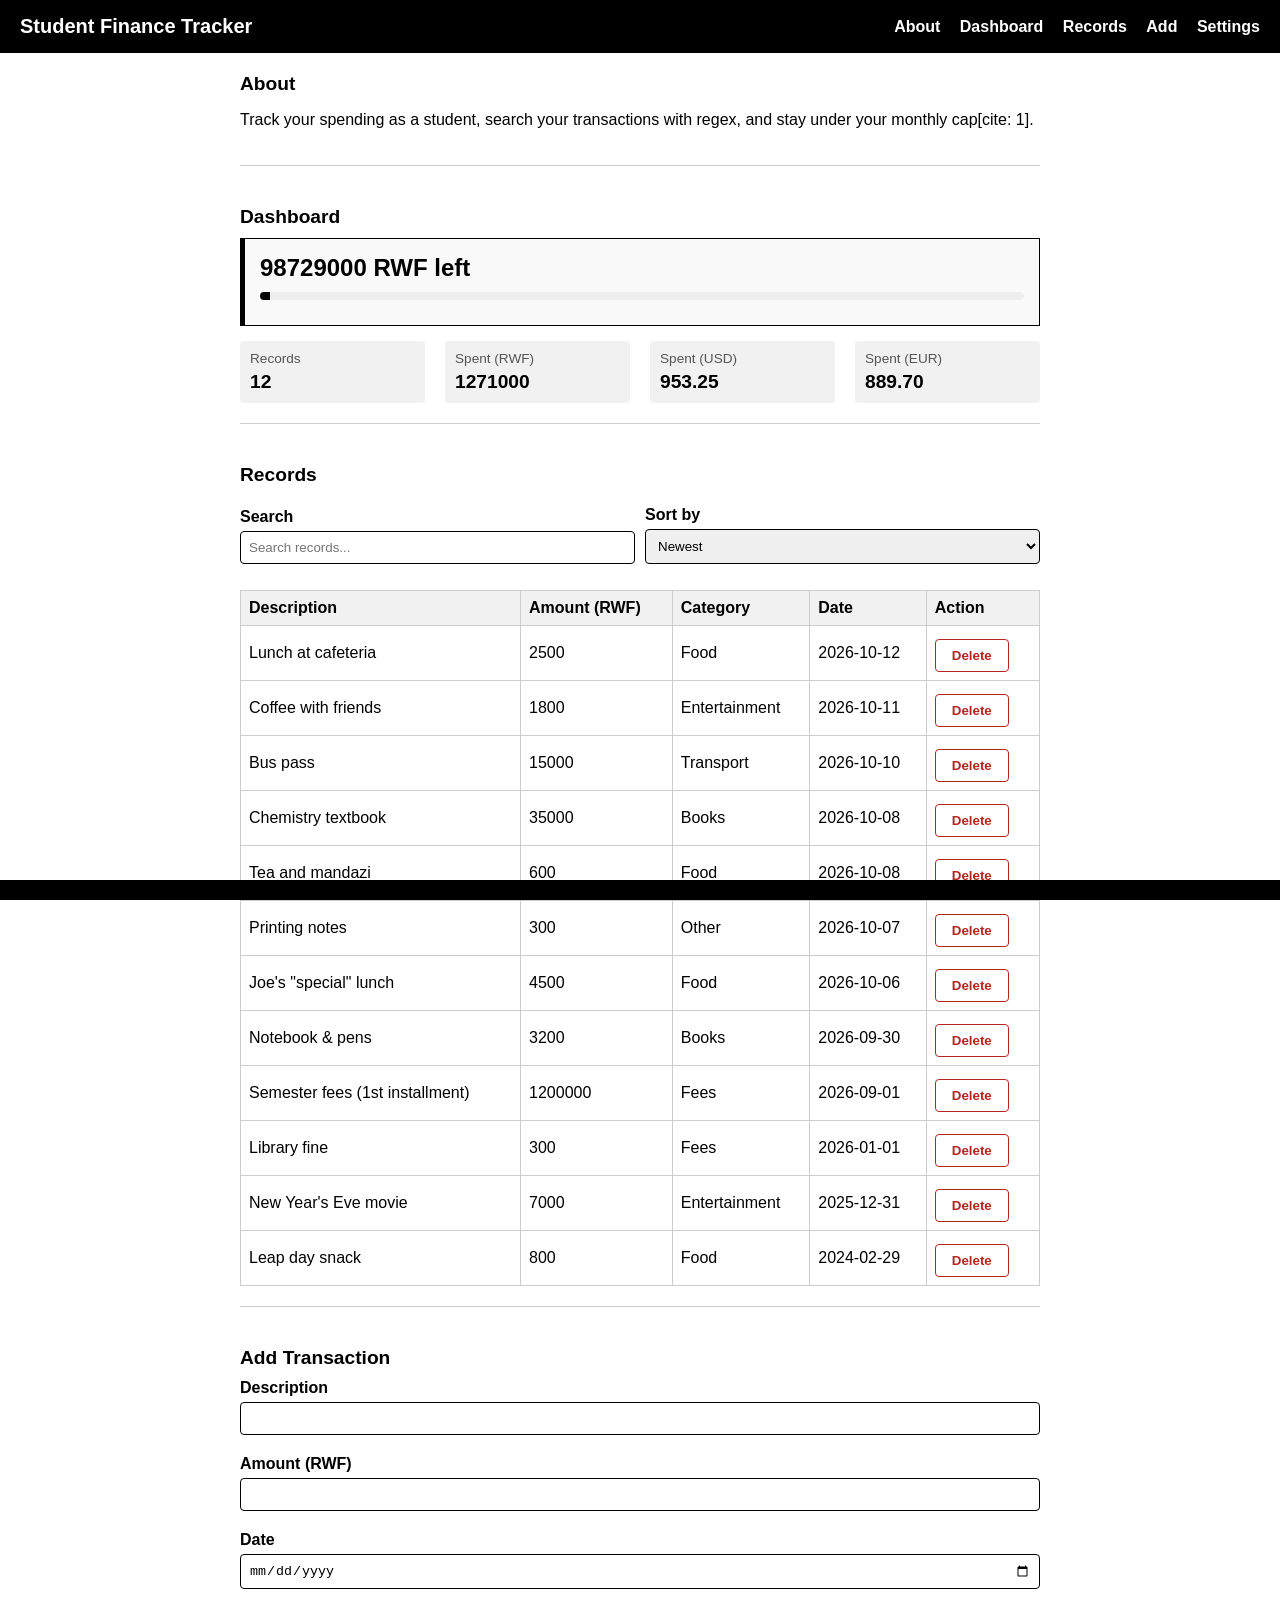
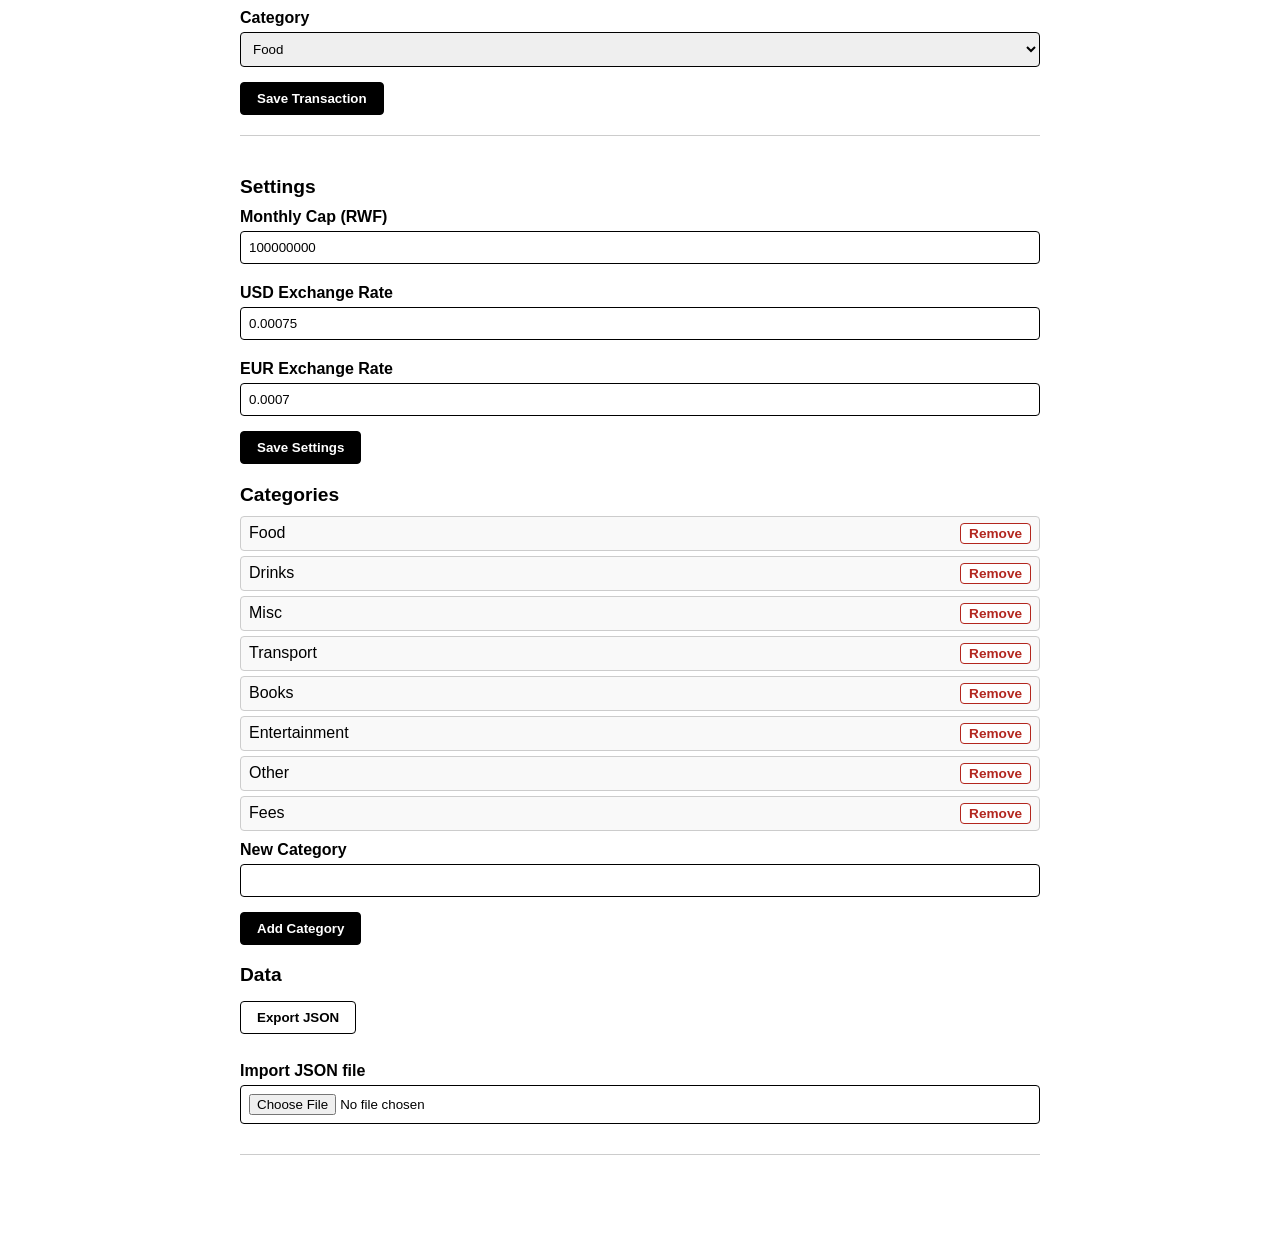
==== commit 2f40abff: "Final Update - index.html" ====
--- a/index.html
+++ b/index.html
@@ -1,151 +1,159 @@
+<!-- student finance tracker - index file -->
 <!DOCTYPE html>
-<html lang="en">
+<html>
 <head>
-  <meta charset="UTF-8">
-  <meta name="viewport" content="width=device-width, initial-scale=1.0">
-  <title>Student Finance Tracker</title>
-  <link rel="stylesheet" href="styles/main.css">
+    <meta charset="utf-8">
+    <meta name="viewport" content="width=device-width, initial-scale=1.0">
+    <title>Student Finance Tracker</title>
+    <link rel="stylesheet" href="styles/main.css">
 </head>
 <body>
 
-  <header>
-    <h1>Student Finance Tracker</h1>
-    <nav>
-      <a href="#about">About</a>
-      <a href="#dashboard">Dashboard</a>
-      <a href="#records">Records</a>
-      <a href="#add">Add</a>
-      <a href="#settings">Settings</a>
-    </nav>
-  </header>
+    <header>
+        <h1>Student Finance Tracker</h1>
+        <nav>
+            <a href="#about">About</a>
+            <a href="#dashboard">Dashboard</a>
+            <a href="#records">Records</a>
+            <a href="#add">Add</a>
+            <a href="#settings">Settings</a>
+        </nav>
+    </header>
 
-  <main>
-    <section id="about">
-      <h2>About</h2>
-      <p>Track your spending as a student, search your transactions with regex, and stay under your monthly cap.</p>
+    <main>
+        <!-- about section -->
+        <section id="about">
+            <h2>About</h2>
+        <p>Track your spending as a student, search your transactions with regex, and stay under your monthly cap[cite: 1].</p>
+        </section>
+
+        <!-- dashboard section -->
+         <section id="dashboard">
+            <h2>Dashboard</h2>
+
+            <div id="cap-box" class="cap">
+                <p id="cap-remaining" class="cap-figure">0 RWF left</p>
+                <div class="meter">
+                    <span id="cap-fill"></span>
+                </div>
+                <p id="cap-alert" class="error"></p>
+            </div>
+
+            <div class="stats">
+                <div>
+                    <dt>Records</dt>
+                    <dd id="stat-count">0</dd>
+                </div>
+                <div>
+                    <dt>Spent (RWF)</dt>
+                    <dd id="stat-total">0</dd>
+                </div>
+                <div>
+                    <dt>Spent (USD)</dt>
+                    <dd id="stat-usd">0.00</dd>
+                </div>
+                <div>
+                    <dt>Spent (EUR)</dt>
+                    <dd id="stat-eur">0.00</dd>
+                </div>
+            </div>
+        </section>
+
+        <!-- records section -->
+        <section id="records">
+            <h2>Records</h2>
+        
+        <div class="toolbar">
+            <div>
+                <label for="search">Search</label>
+                <input type="text" id="search" placeholder="Search records...">
+            </div>
+            <div>
+                <label for="sort">Sort by</label>
+                <select id="sort">
+                    <option value="date-desc">Newest</option>
+                    <option value="date-asc">Oldest</option>
+                    <option value="amount-desc">Highest Amount</option>
+                    <option value="amount-asc">Lowest Amount</option>
+                    <option value="description-asc">Description A-Z</option>
+                    <option value="description-desc">Description Z-A</option>
+                </select>
+            </div>
+        </div>
+        <p id="search-status"></p>
+
+        <table>
+            <thead>
+                <tr>
+                    <th>Description</th>
+                    <th>Amount (RWF)</th>
+                    <th>Category</th>
+                    <th>Date</th>
+                    <th>Action</th>
+                </tr>
+            </thead>
+            <tbody id="records-body">
+                <!-- dynamic rows go here -->
+            </tbody>
+        </table>
     </section>
 
-    <section id="dashboard">
-      <h2>Dashboard</h2>
-      
-      <div class="cap" id="cap-box">
-        <p class="cap-figure" id="cap-remaining">0 RWF left</p>
-        <div class="meter">
-          <span id="cap-fill"></span>
-        </div>
-        <p id="cap-alert" class="error"></p>
-      </div>
+    <!-- add transaction section -->
+    <section id="add">
+        <h2>Add Transaction</h2>
+        <form id="record-form">
+            <label for="description">Description</label>
+            <input type="text" id="description">
 
-      <div class="stats">
-        <div>
-          <dt>Records</dt>
-          <dd id="stat-count">0</dd>
-        </div>
-        <div>
-          <dt>Spent (RWF)</dt>
-          <dd id="stat-total">0</dd>
-        </div>
-        <div>
-          <dt>Spent (USD)</dt>
-          <dd id="stat-usd">0.00</dd>
-        </div>
-        <div>
-          <dt>Spent (EUR)</dt>
-          <dd id="stat-eur">0.00</dd>
-        </div>
-      </div>
+            <label for="amount">Amount (RWF)</label>
+            <input type="number" id="amount">
+
+            <label for="date">Date</label>
+            <input type="date" id="date">
+
+            <label for="category">Category</label>
+            <select id="category"></select>
+
+            <button type="submit">Save Transaction</button>
+        </form>
     </section>
 
-    <section id="records">
-      <h2>Records</h2>
-      
-      <div class="toolbar">
-        <div>
-          <label for="search">Search (Regex)</label>
-          <input type="text" id="search" placeholder="e.g. food|drinks">
-        </div>
-        <div>
-          <label for="sort">Sort By</label>
-          <select id="sort">
-            <option value="date-desc">Newest Date</option>
-            <option value="date-asc">Oldest Date</option>
-            <option value="amount-desc">Highest Amount</option>
-            <option value="amount-asc">Lowest Amount</option>
-            <option value="description-asc">Description (A-Z)</option>
-            <option value="description-desc">Description (Z-A)</option>
-          </select>
-        </div>
-      </div>
-      <p id="search-status"></p>
+    <!-- settings section -->
+     <section id="settings">
+        <h2>Settings</h2>
 
-      <table>
-        <thead>
-          <tr>
-            <th>Description</th>
-            <th>Amount (RWF)</th>
-            <th>Category</th>
-            <th>Date</th>
-            <th>Action</th>
-          </tr>
-        </thead>
-        <tbody id="records-body">
-        </tbody>
-      </table>
-    </section>
+        <form id="settings-form">
+            <label for="cap-input">Monthly Cap (RWF)</label>
+            <input type="number" id="cap-input">
 
-    <section id="add">
-      <h2>Add Transaction</h2>
-      <form id="record-form">
-        <label for="description">Description</label>
-        <input type="text" id="description" required>
+            <label for="rate-usd">USD Exchange Rate</label>
+            <input type="number" id="rate-usd" step="any">
 
-        <label for="amount">Amount (RWF)</label>
-        <input type="number" id="amount" step="any" required>
+            <label for="rate-eur">EUR Exchange Rate</label>
+            <input type="number" id="rate-eur" step="any">
 
-        <label for="date">Date</label>
-        <input type="date" id="date" required>
+            <button type="submit">Save Settings</button>
+        </form>
 
-        <label for="category">Category</label>
-        <select id="category" required></select>
+        <h3>Categories</h3>
+        <ul id="category-list"></ul>
 
-        <button type="submit">Save Transaction</button>
-      </form>
-    </section>
+        <form id="category-form">
+            <label for="new-category">New Category</label>
+            <input type="text" id="new-category">
+            <button type="submit">Add Category</button>
+        </form>
 
-    <section id="settings">
-      <h2>Settings</h2>
-      
-      <form id="settings-form">
-        <label for="cap-input">Monthly Cap (RWF)</label>
-        <input type="number" id="cap-input" required>
+        <h3>Data</h3>
+        <button type="button" id="export-btn">Export JSON</button>
+        <br><br>
+        <label for="import-file">Import JSON file</label>
+        <input type="file" id="import-file" accept=".json">
+     </section>
+    </main>
 
-        <label for="rate-usd">USD Exchange Rate</label>
-        <input type="number" id="rate-usd" step="any" required>
+    <p id="status" class="status"></p>
 
-        <label for="rate-eur">EUR Exchange Rate</label>
-        <input type="number" id="rate-eur" step="any" required>
-
-        <button type="submit">Save Settings</button>
-      </form>
-
-      <h3>Manage Categories</h3>
-      <ul id="category-list"></ul>
-      
-      <form id="category-form">
-        <label for="new-category">New Category (e.g., Food, Drinks, Misc)</label>
-        <input type="text" id="new-category" required>
-        <button type="submit">Add Category</button>
-      </form>
-
-      <h3>Data Management</h3>
-      <button type="button" id="export-btn">Export JSON</button>
-      <label for="import-file" style="margin-top:10px;">Import JSON file</label>
-      <input type="file" id="import-file" accept=".json">
-    </section>
-  </main>
-
-  <p class="status" id="status"></p>
-
-  <script type="module" src="scripts/main.js"></script>
+    <script type="module" src="scripts/main.js"></script>
 </body>
 </html>
--- a/styles/main.css
+++ b/styles/main.css
@@ -1,196 +1,220 @@
-/* Student Finance Tracker - Basic Styles */
-
 body {
-    font-family: Arial, sans-serif;
-    margin: 0;
-    padding: 0;
-    background-color: #ffffff;
-    color: #000000;
+  font-family: Arial, sans-serif;
+  margin: 0;
+  padding: 0;
+  background-color: #ffffff;
+  color: #000000;
+  padding-bottom: 50px;
 }
 
 header {
-    background-color: #000000;
-    color: #ffffff;
-    padding: 15px 20px;
-    display: flex;
-    justify-content: space-between;
-    align-items: center;
+  background-color: #000000;
+  color: #ffffff;
+  padding: 15px 20px;
+  display: flex;
+  justify-content: space-between;
+  align-items: center;
 }
 
 header h1 {
-    margin: 0;
-    font-size: 1.25rem;
+  margin: 0;
+  font-size: 1.25rem;
 }
 
 nav a {
-    color: #ffffff;
-    margin-left: 15px;
-    text-decoration: none;
-    font-weight: bold;
+  color: #ffffff;
+  margin-left: 15px;
+  text-decoration: none;
+  font-weight: bold;
 }
 
 nav a:hover {
-    text-decoration: underline;
+  text-decoration: underline;
 }
 
 main {
-    max-width: 800px;
-    margin: 20px auto;
-    padding: 0 20px;
+  max-width: 800px;
+  margin: 20px auto;
+  padding: 0 20px;
 }
 
 section {
-    margin-bottom: 40px;
-    padding-bottom: 20px;
-    border-bottom: 1px solid #cccccc;
-}
-
-h2 {
-    font-size: 1.2rem;
-    margin-bottom: 10px;
+  margin-bottom: 40px;
+  padding-bottom: 20px;
+  border-bottom: 1px solid #cccccc;
+}
+
+h2, h3 {
+  font-size: 1.2rem;
+  margin-bottom: 10px;
 }
 
 label {
-    display: block;
-    margin-top: 10px;
-    font-weight: bold;
+  display: block;
+  margin-top: 10px;
+  font-weight: bold;
 }
 
 input, select {
-    width: 100%;
-    padding: 8px;
-    margin-top: 5px;
-    margin-bottom: 10px;
-    border: 1px solid #000000;
-    border-radius: 4px;
-    box-sizing: border-box;
+  width: 100%;
+  padding: 8px;
+  margin-top: 5px;
+  margin-bottom: 10px;
+  border: 1px solid #000000;
+  border-radius: 4px;
+  box-sizing: border-box;
 }
 
 button {
-    padding: 8px 16px;
-    margin-top: 5px;
-    margin-right: 5px;
-    background-color: #ffffff;
-    color: #000000;
-    border: 1px solid #000000;
-    border-radius: 4px;
-    cursor: pointer;
-    font-weight: bold;
+  padding: 8px 16px;
+  margin-top: 5px;
+  margin-right: 5px;
+  background-color: #ffffff;
+  color: #000000;
+  border: 1px solid #000000;
+  border-radius: 4px;
+  cursor: pointer;
+  font-weight: bold;
 }
 
 button[type="submit"] {
-    background-color: #000000;
-    color: #ffffff;
+  background-color: #000000;
+  color: #ffffff;
 }
 
 button.danger {
-    color: #b3261e;
-    border-color: #b3261e;
+  color: #b3261e;
+  border-color: #b3261e;
 }
 
 .cap {
-    padding: 15px;
-    border: 1px solid #000000;
-    border-left: 5px solid #000000;
-    margin-bottom: 15px;
-    background: #f9f9f9;
+  padding: 15px;
+  border: 1px solid #000000;
+  border-left: 5px solid #000000;
+  margin-bottom: 15px;
+  background: #f9f9f9;
 }
 
 .cap.over {
-    border-left-color: #b3261e;
+  border-left-color: #b3261e;
 }
 
 .cap-figure {
-    font-size: 1.5rem;
-    font-weight: bold;
-    margin: 0 0 10px 0;
+  font-size: 1.5rem;
+  font-weight: bold;
+  margin: 0 0 10px 0;
 }
 
 .meter {
-    height: 8px;
-    background: #eee;
-    border-radius: 4px;
-    overflow: hidden;
+  height: 8px;
+  background: #eee;
+  border-radius: 4px;
+  overflow: hidden;
+  margin-bottom: 10px;
 }
 
 .meter span {
-    display: block;
-    height: 100%;
-    background: #000000;
-    width: 0%;
+  display: block;
+  height: 100%;
+  background: #000000;
+  width: 0%;
 }
 
 .cap.over .meter span {
-    background: #b3261e;
+  background: #b3261e;
 }
 
 .stats {
-    display: flex;
-    flex-wrap: wrap;
-    gap: 20px;
+  display: flex;
+  flex-wrap: wrap;
+  gap: 20px;
 }
 
 .stats div {
-    background: #f1f1f1;
-    padding: 10px;
-    border-radius: 4px;
-    flex: 1;
-    min-width: 120px;
+  background: #f1f1f1;
+  padding: 10px;
+  border-radius: 4px;
+  flex: 1;
+  min-width: 120px;
 }
 
 .stats dt {
-    font-size: 0.85rem;
-    color: #555;
+  font-size: 0.85rem;
+  color: #555;
 }
 
 .stats dd {
-    font-size: 1.2rem;
-    font-weight: bold;
-    margin: 5px 0 0 0;
+  font-size: 1.2rem;
+  font-weight: bold;
+  margin: 5px 0 0 0;
 }
 
 .toolbar {
-    display: flex;
-    gap: 10px;
-    flex-wrap: wrap;
-    align-items: flex-end;
+  display: flex;
+  gap: 10px;
+  flex-wrap: wrap;
+  align-items: flex-end;
 }
 
 .toolbar > div {
-    flex: 1;
-    min-width: 150px;
+  flex: 1;
+  min-width: 150px;
 }
 
 table {
-    width: 100%;
-    border-collapse: collapse;
-    margin-top: 15px;
+  width: 100%;
+  border-collapse: collapse;
+  margin-top: 15px;
 }
 
 th, td {
-    border: 1px solid #cccccc;
-    padding: 8px;
-    text-align: left;
+  border: 1px solid #cccccc;
+  padding: 8px;
+  text-align: left;
 }
 
 th {
-    background-color: #f1f1f1;
+  background-color: #f1f1f1;
+}
+
+#category-list {
+  list-style: none;
+  padding: 0;
+  margin: 10px 0;
+}
+
+#category-list li {
+  display: flex;
+  justify-content: space-between;
+  align-items: center;
+  padding: 6px 8px;
+  border: 1px solid #cccccc;
+  border-radius: 4px;
+  margin-bottom: 5px;
+  background: #f9f9f9;
+}
+
+#category-list li button {
+  padding: 2px 8px;
+  margin: 0;
+  font-size: 0.85rem;
 }
 
 .error {
-    color: #b3261e;
-    font-size: 0.85rem;
-    margin: 0 0 10px 0;
+  color: #b3261e;
+  font-size: 0.85rem;
+  margin: 0 0 10px 0;
 }
 
 .status {
-    position: fixed;
-    bottom: 0;
-    left: 0;
-    right: 0;
-    background: #000000;
-    color: #ffffff;
-    padding: 10px;
-    text-align: center;
-    margin: 0;
-}
+  position: fixed;
+  bottom: 0;
+  left: 0;
+  right: 0;
+  background: #000000;
+  color: #ffffff;
+  padding: 10px;
+  text-align: center;
+  margin: 0;
+  z-index: 1000;
+}
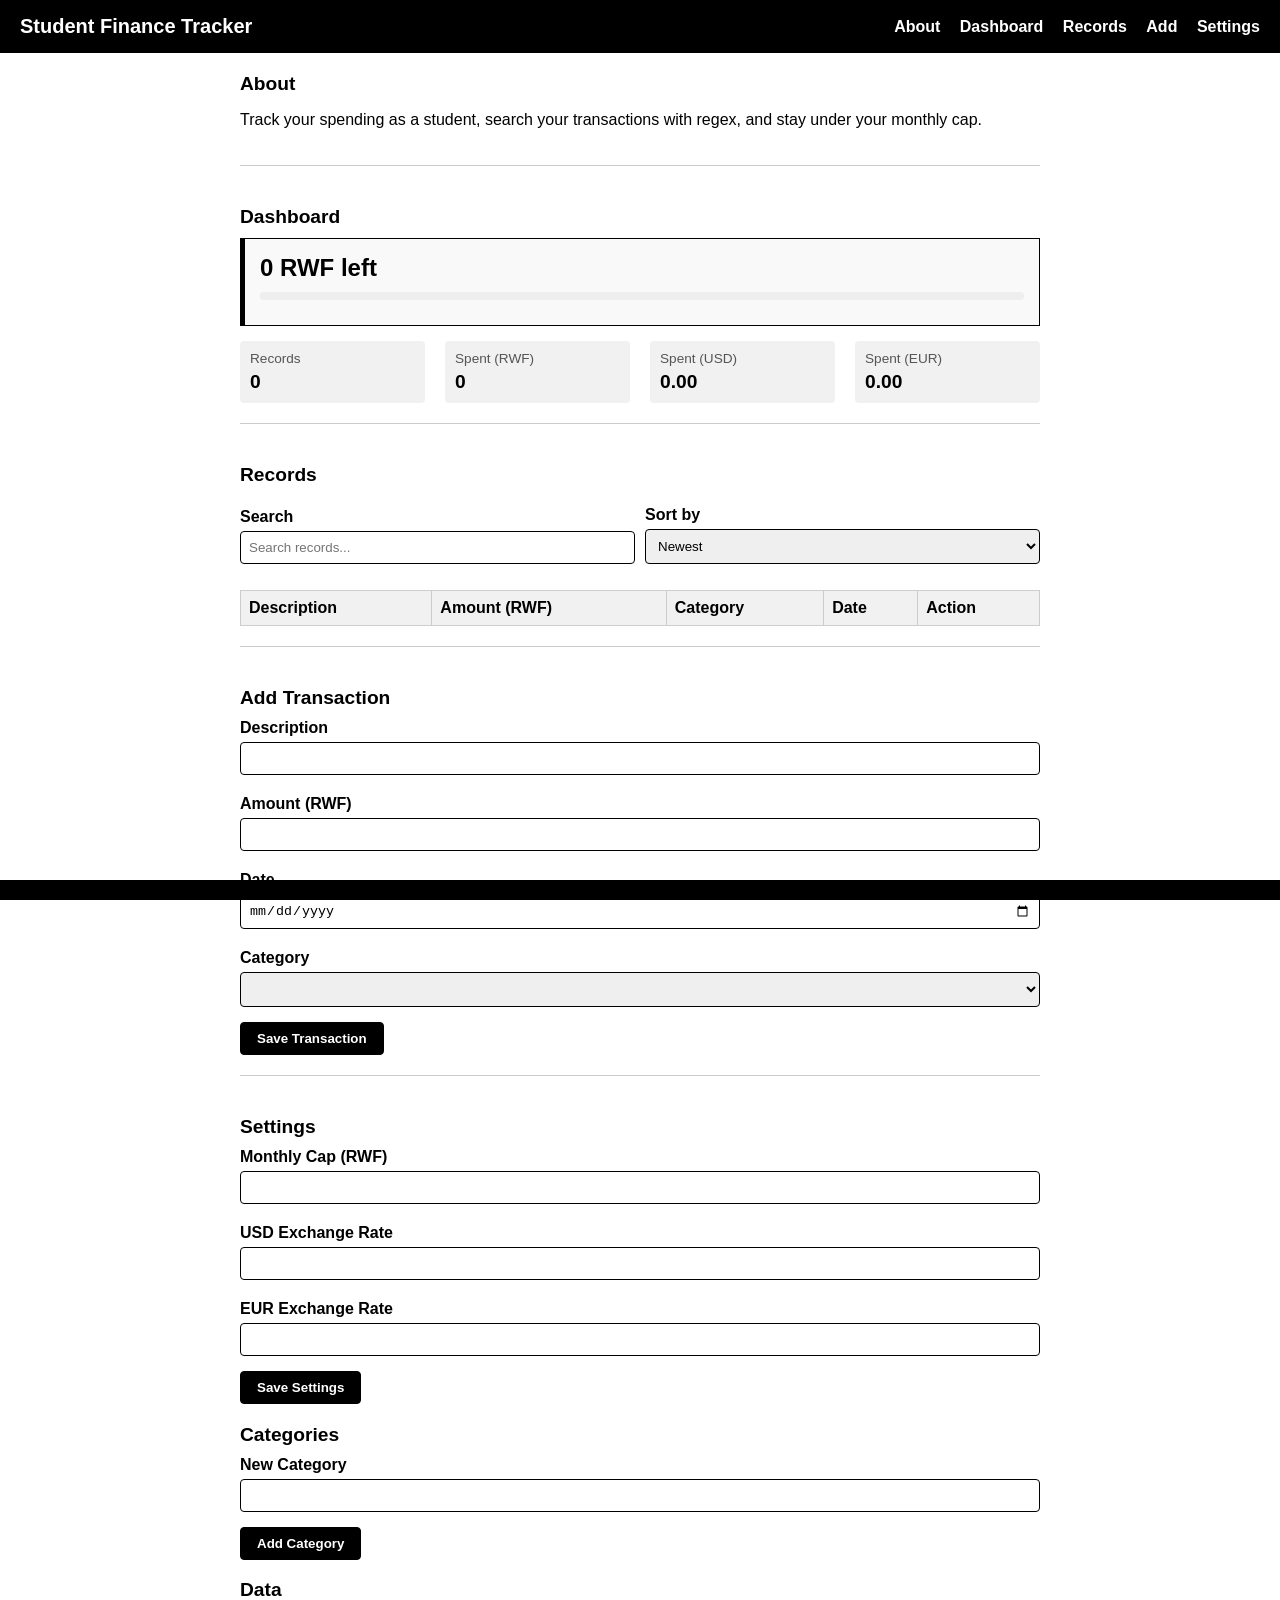
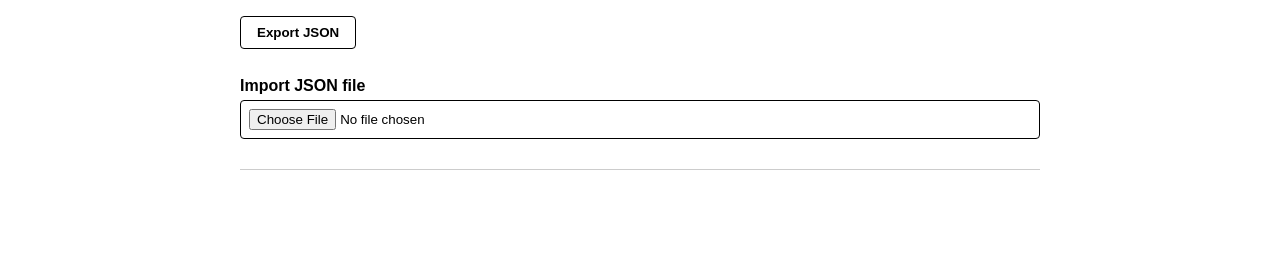
==== commit bbbf10f2: "Fix HTML encoding issues in index.html" ====
--- a/index.html
+++ b/index.html
@@ -24,7 +24,7 @@
         <!-- about section -->
         <section id="about">
             <h2>About</h2>
-        <p>Track your spending as a student, search your transactions with regex, and stay under your monthly cap[cite: 1].</p>
+        <p>Track your spending as a student, search your transactions with regex, and stay under your monthly cap.</p>
         </section>
 
         <!-- dashboard section -->
@@ -156,4 +156,4 @@
 
     <script type="module" src="scripts/main.js"></script>
 </body>
-</html>+</html>
--- a/styles/main.css
+++ b/styles/main.css
@@ -1,220 +1,226 @@
+/* student finance tracker - main stylesheet */
+/* keep it clean, simple black and white theme */
+
 body {
-  font-family: Arial, sans-serif;
-  margin: 0;
-  padding: 0;
-  background-color: #ffffff;
-  color: #000000;
-  padding-bottom: 50px;
+    font-family: Arial, sans-serif;
+    margin: 0;
+    padding: 0;
+    background-color: #ffffff;
+    color: #000000;
+    padding-bottom: 50px;
 }
 
 header {
-  background-color: #000000;
-  color: #ffffff;
-  padding: 15px 20px;
-  display: flex;
-  justify-content: space-between;
-  align-items: center;
+    background-color: #000000;
+    color: #ffffff;
+    padding: 15px 20px;
+    display: flex;
+    justify-content: space-between;
+    align-items: center;
 }
 
 header h1 {
-  margin: 0;
-  font-size: 1.25rem;
+    margin: 0;
+    font-size: 1.25rem;
 }
 
 nav a {
-  color: #ffffff;
-  margin-left: 15px;
-  text-decoration: none;
-  font-weight: bold;
+    color: #ffffff;
+    margin-left: 15px;
+    text-decoration: none;
+    font-weight: bold;
 }
 
 nav a:hover {
-  text-decoration: underline;
+    text-decoration: underline;
 }
 
 main {
-  max-width: 800px;
-  margin: 20px auto;
-  padding: 0 20px;
+    max-width: 800px;
+    margin: 20px auto;
+    padding: 0 20px;
 }
 
 section {
-  margin-bottom: 40px;
-  padding-bottom: 20px;
-  border-bottom: 1px solid #cccccc;
+    margin-bottom: 40px;
+    padding-bottom: 20px;
+    border-bottom: 1px solid #cccccc;
 }
 
 h2, h3 {
-  font-size: 1.2rem;
-  margin-bottom: 10px;
+    font-size: 1.2rem;
+    margin-bottom: 10px;
 }
 
 label {
-  display: block;
-  margin-top: 10px;
-  font-weight: bold;
+    display: block;
+    margin-top: 10px;
+    font-weight: bold;
 }
 
 input, select {
-  width: 100%;
-  padding: 8px;
-  margin-top: 5px;
-  margin-bottom: 10px;
-  border: 1px solid #000000;
-  border-radius: 4px;
-  box-sizing: border-box;
+    width: 100%;
+    padding: 8px;
+    margin-top: 5px;
+    margin-bottom: 10px;
+    border: 1px solid #000000;
+    border-radius: 4px;
+    box-sizing: border-box;
 }
 
 button {
-  padding: 8px 16px;
-  margin-top: 5px;
-  margin-right: 5px;
-  background-color: #ffffff;
-  color: #000000;
-  border: 1px solid #000000;
-  border-radius: 4px;
-  cursor: pointer;
-  font-weight: bold;
+    padding: 8px 16px;
+    margin-top: 5px;
+    margin-right: 5px;
+    background-color: #ffffff;
+    color: #000000;
+    border: 1px solid #000000;
+    border-radius: 4px;
+    cursor: pointer;
+    font-weight: bold;
 }
 
 button[type="submit"] {
-  background-color: #000000;
-  color: #ffffff;
+    background-color: #000000;
+    color: #ffffff;
 }
 
 button.danger {
-  color: #b3261e;
-  border-color: #b3261e;
-}
-
+    color: #b3261e;
+    border-color: #b3261e;
+}
+
+/* cap box styling */
 .cap {
-  padding: 15px;
-  border: 1px solid #000000;
-  border-left: 5px solid #000000;
-  margin-bottom: 15px;
-  background: #f9f9f9;
+    padding: 15px;
+    border: 1px solid #000000;
+    border-left: 5px solid #000000;
+    margin-bottom: 15px;
+    background: #f9f9f9;
 }
 
 .cap.over {
-  border-left-color: #b3261e;
+    border-left-color: #b3261e;
 }
 
 .cap-figure {
-  font-size: 1.5rem;
-  font-weight: bold;
-  margin: 0 0 10px 0;
+    font-size: 1.5rem;
+    font-weight: bold;
+    margin: 0 0 10px 0;
 }
 
 .meter {
-  height: 8px;
-  background: #eee;
-  border-radius: 4px;
-  overflow: hidden;
-  margin-bottom: 10px;
+    height: 8px;
+    background: #eee;
+    border-radius: 4px;
+    overflow: hidden;
+    margin-bottom: 10px;
 }
 
 .meter span {
-  display: block;
-  height: 100%;
-  background: #000000;
-  width: 0%;
+    display: block;
+    height: 100%;
+    background: #000000;
+    width: 0%;
 }
 
 .cap.over .meter span {
-  background: #b3261e;
-}
-
+    background: #b3261e;
+}
+
+/* stats cards */
 .stats {
-  display: flex;
-  flex-wrap: wrap;
-  gap: 20px;
+    display: flex;
+    flex-wrap: wrap;
+    gap: 20px;
 }
 
 .stats div {
-  background: #f1f1f1;
-  padding: 10px;
-  border-radius: 4px;
-  flex: 1;
-  min-width: 120px;
+    background: #f1f1f1;
+    padding: 10px;
+    border-radius: 4px;
+    flex: 1;
+    min-width: 120px;
 }
 
 .stats dt {
-  font-size: 0.85rem;
-  color: #555;
+    font-size: 0.85rem;
+    color: #555;
 }
 
 .stats dd {
-  font-size: 1.2rem;
-  font-weight: bold;
-  margin: 5px 0 0 0;
+    font-size: 1.2rem;
+    font-weight: bold;
+    margin: 5px 0 0 0;
 }
 
 .toolbar {
-  display: flex;
-  gap: 10px;
-  flex-wrap: wrap;
-  align-items: flex-end;
+    display: flex;
+    gap: 10px;
+    flex-wrap: wrap;
+    align-items: flex-end;
 }
 
 .toolbar > div {
-  flex: 1;
-  min-width: 150px;
-}
-
+    flex: 1;
+    min-width: 150px;
+}
+
+/* tables */
 table {
-  width: 100%;
-  border-collapse: collapse;
-  margin-top: 15px;
+    width: 100%;
+    border-collapse: collapse;
+    margin-top: 15px;
 }
 
 th, td {
-  border: 1px solid #cccccc;
-  padding: 8px;
-  text-align: left;
+    border: 1px solid #cccccc;
+    padding: 8px;
+    text-align: left;
 }
 
 th {
-  background-color: #f1f1f1;
+    background-color: #f1f1f1;
 }
 
 #category-list {
-  list-style: none;
-  padding: 0;
-  margin: 10px 0;
+    list-style: none;
+    padding: 0;
+    margin: 10px 0;
 }
 
 #category-list li {
-  display: flex;
-  justify-content: space-between;
-  align-items: center;
-  padding: 6px 8px;
-  border: 1px solid #cccccc;
-  border-radius: 4px;
-  margin-bottom: 5px;
-  background: #f9f9f9;
+    display: flex;
+    justify-content: space-between;
+    align-items: center;
+    padding: 6px 8px;
+    border: 1px solid #cccccc;
+    border-radius: 4px;
+    margin-bottom: 5px;
+    background: #f9f9f9;
 }
 
 #category-list li button {
-  padding: 2px 8px;
-  margin: 0;
-  font-size: 0.85rem;
+    padding: 2px 8px;
+    margin: 0;
+    font-size: 0.85rem;
 }
 
 .error {
-  color: #b3261e;
-  font-size: 0.85rem;
-  margin: 0 0 10px 0;
+    color: #b3261e;
+    font-size: 0.85rem;
+    margin: 0 0 10px 0;
 }
 
 .status {
-  position: fixed;
-  bottom: 0;
-  left: 0;
-  right: 0;
-  background: #000000;
-  color: #ffffff;
-  padding: 10px;
-  text-align: center;
-  margin: 0;
-  z-index: 1000;
+    position: fixed;
+    bottom: 0;
+    left: 0;
+    right: 0;
+    background: #000000;
+    color: #ffffff;
+    padding: 10px;
+    text-align: center;
+    margin: 0;
+    z-index: 1000;
 }
